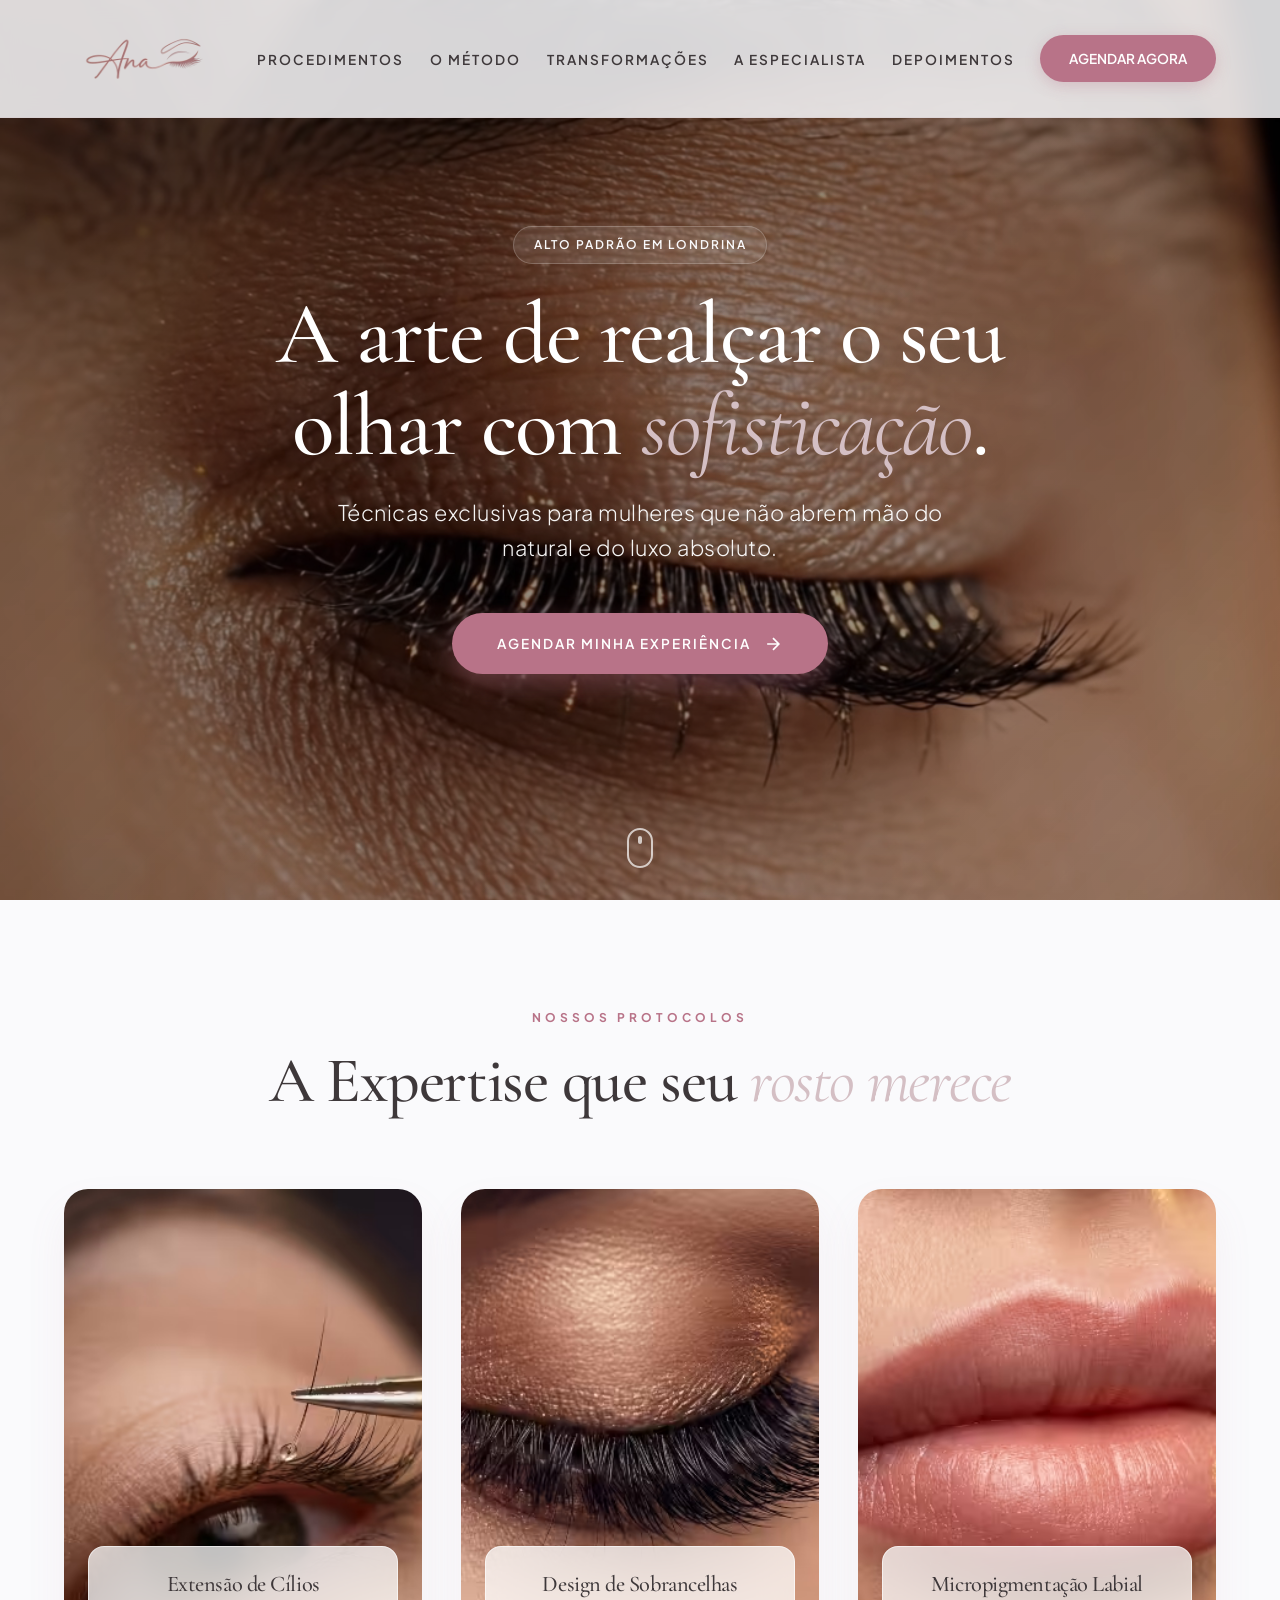
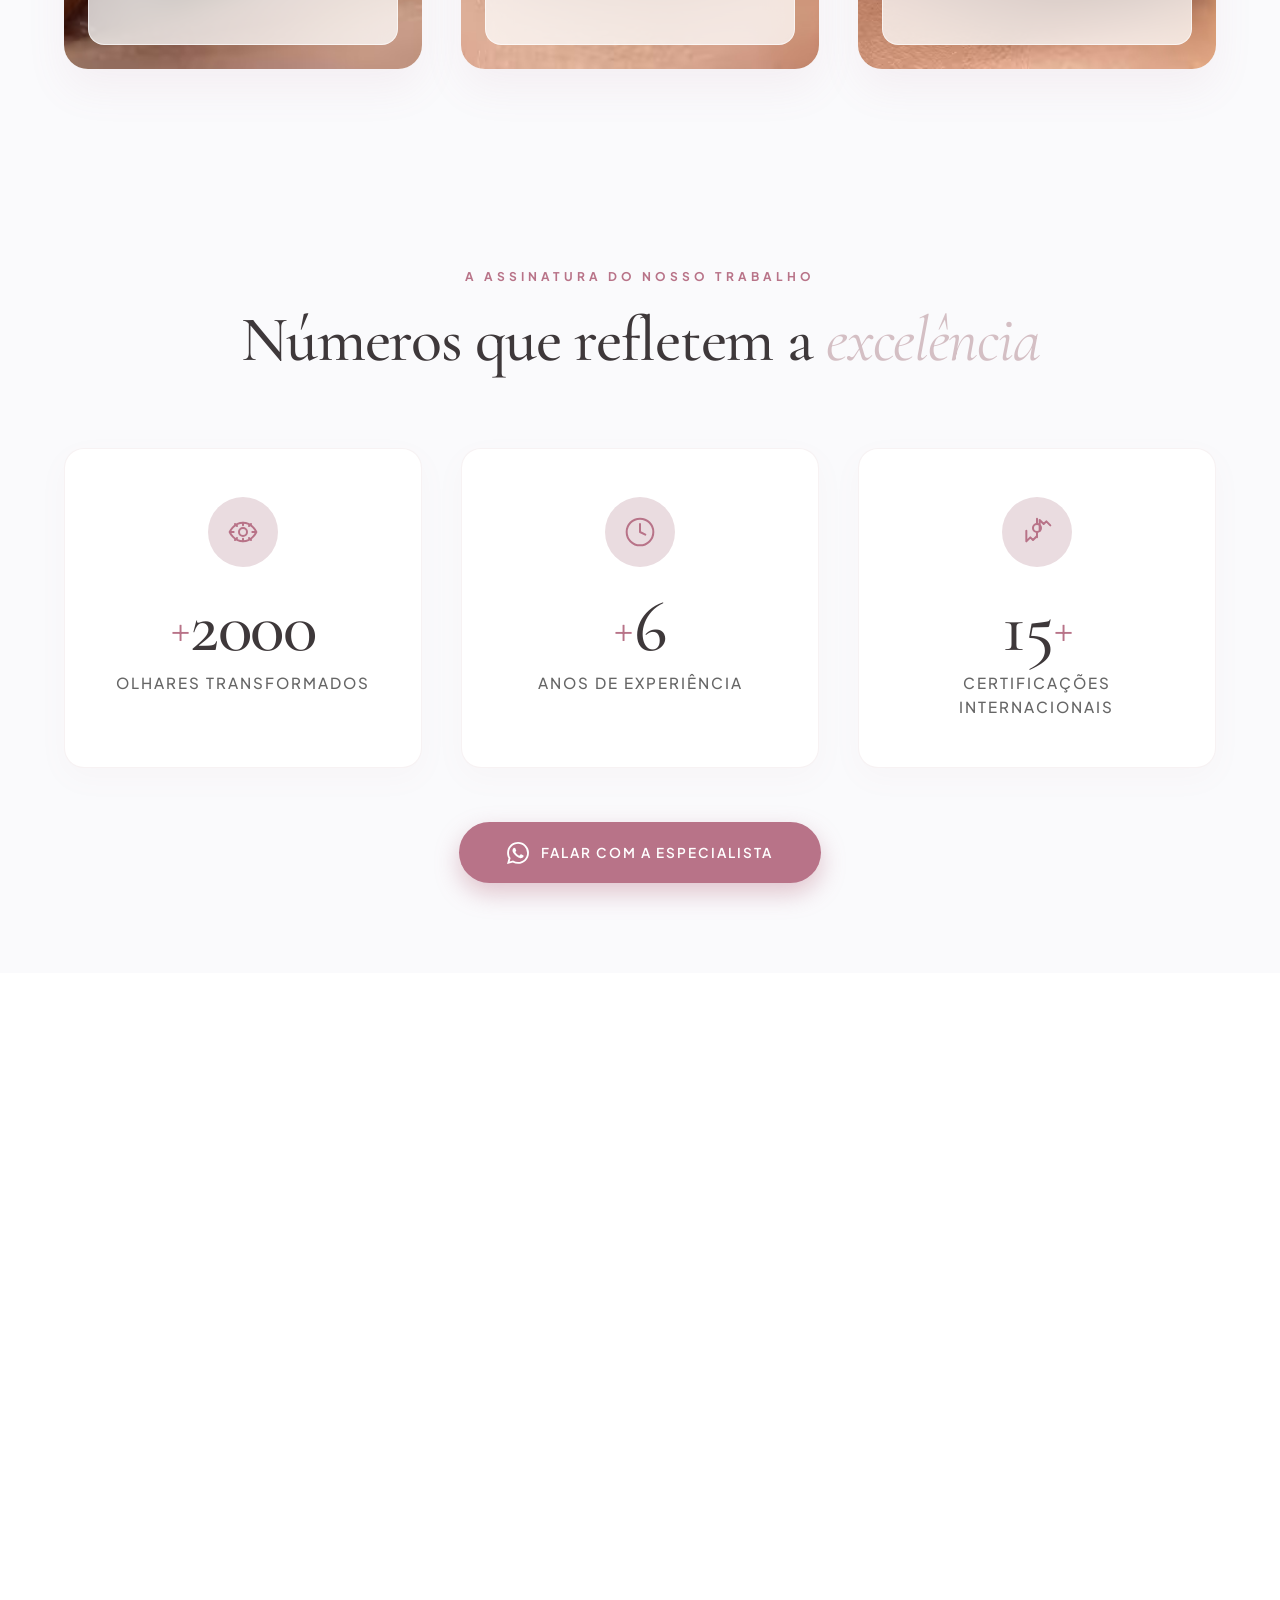
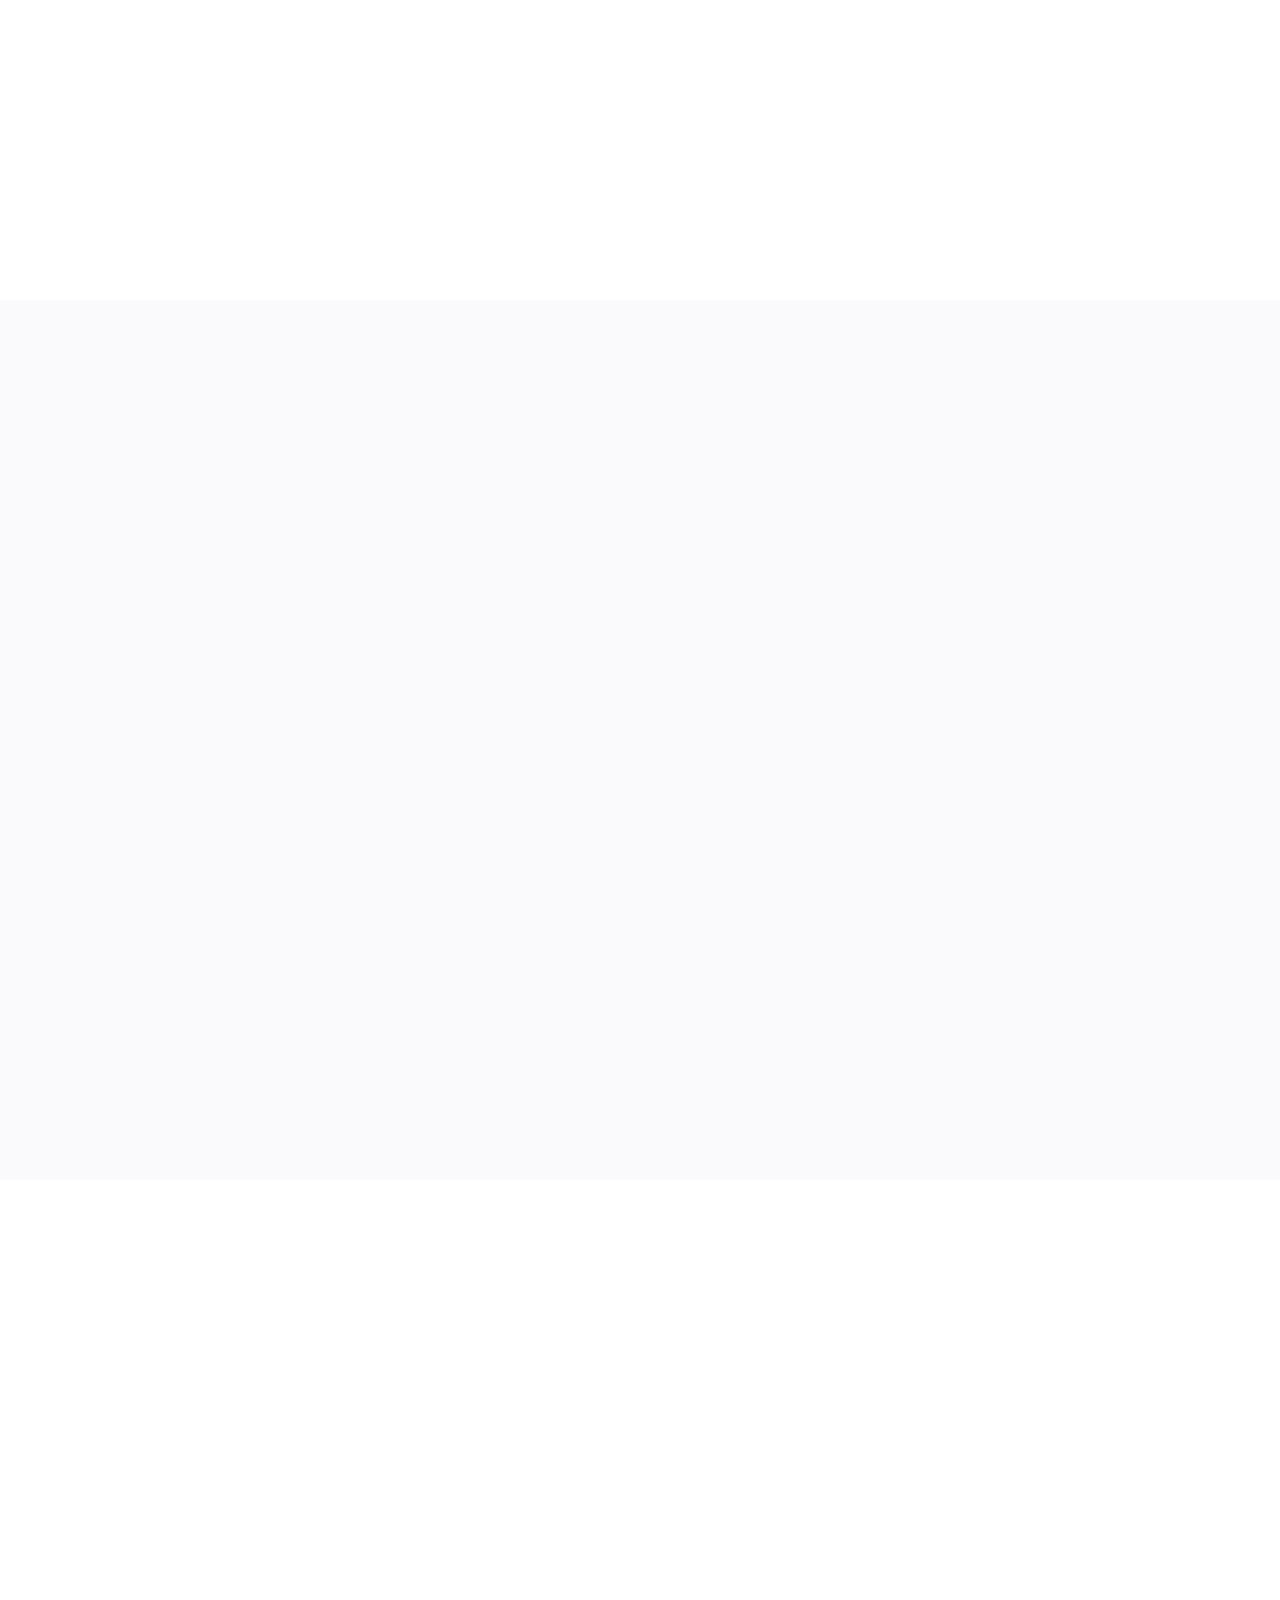
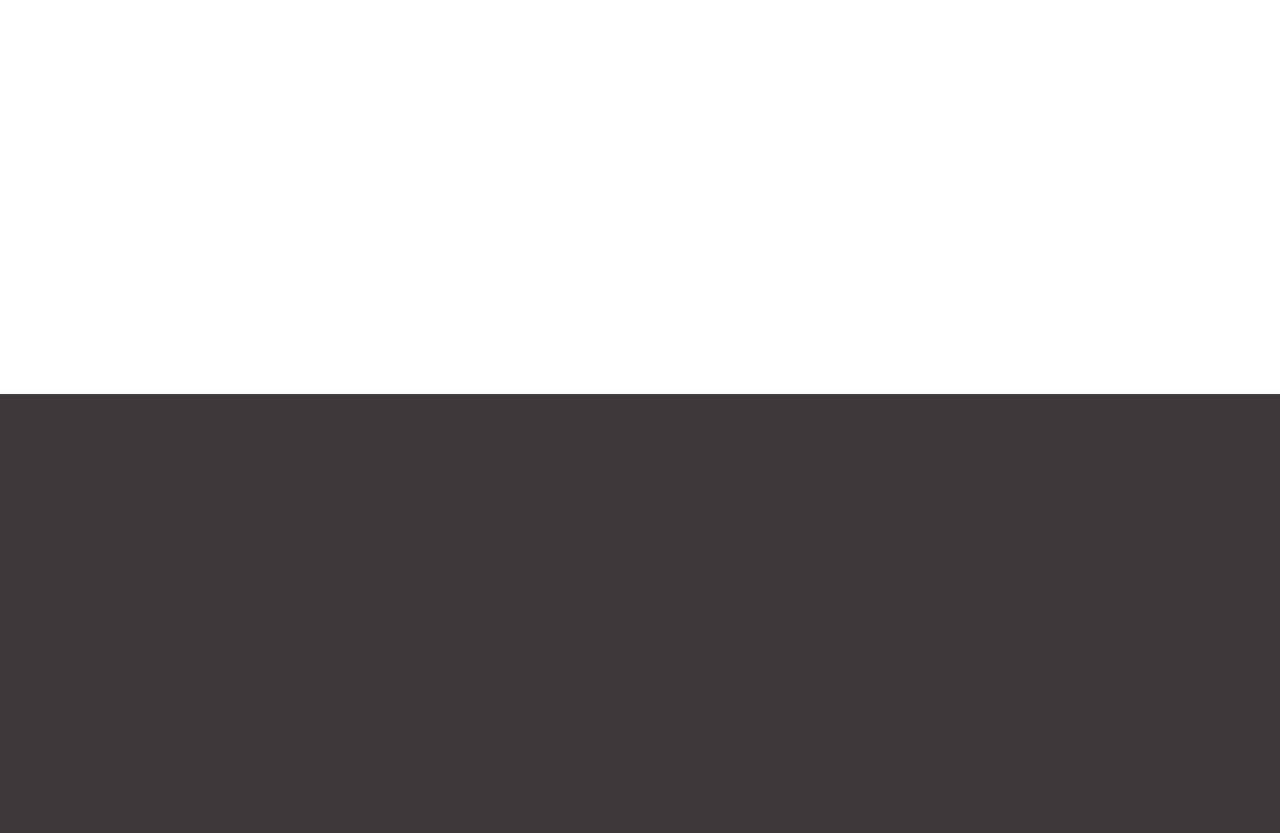
==== index.html @ e9c46293 "Initial commit" ====
<!DOCTYPE html>
<html lang="pt-BR">

<head>
    <meta charset="UTF-8">
    <meta name="viewport" content="width=device-width, initial-scale=1.0">
    <title>Estética de Elite | Frontlab Studio</title>
    <link rel="preload" as="image" href="logo.png">
    <link rel="preconnect" href="https://fonts.googleapis.com">
    <link rel="preconnect" href="https://fonts.gstatic.com" crossorigin>
    <link
        href="https://fonts.googleapis.com/css2?family=Cormorant+Garamond:ital,wght@0,500;0,600;1,500&family=Plus+Jakarta+Sans:wght@300;400;600&display=swap"
        rel="stylesheet">
    <link rel="stylesheet" href="assets/style/style.css">
</head>

<body>

    <header class="header-main" id="header">
        <div class="container-nav">
            <a href="#" class="logo-link">
                <img src="assets/svg/logo.png" alt="Logo Estética de Elite" class="logo-img" fetchpriority="high"
                    decoding="sync">
            </a>

            <nav class="nav-desktop">
                <ul class="nav-list">
                    <li><a href="#especialidades" class="nav-item">Procedimentos</a></li>
                    <li><a href="#diferencial" class="nav-item">O Método</a></li>
                    <li><a href="#resultados" class="nav-item">Transformações</a></li>
                    <li><a href="#especialista" class="nav-item">A Especialista</a></li>
                    <li><a href="#depoimentos" class="nav-item">Depoimentos</a></li>
                    <li><a href=" #agendar" class="cta-header">Agendar Agora</a></li>
                </ul>
            </nav>

            <button class="menu-toggle" aria-label="Abrir Menu" aria-expanded="false">
                <span class="line line-1"></span>
                <span class="line line-2"></span>
            </button>
        </div>

        <div class="menu-mobile-overlay">
            <nav class="nav-mobile">
                <ul class="nav-list-mobile">
                    <li><a href="#especialidades">Procedimentos</a></li>
                    <li><a href="#diferencial">O Método</a></li>
                    <li><a href="#resultados">Transformações</a></li>
                    <li><a href="#especialista">A Especialista</a></li>
                    <li><a href="#depoimentos">Depoimentos</a></li>
                    <li><a href="#agendar" class="cta-mobile">Agendar Consulta</a></li>
                </ul>
            </nav>
        </div>
    </header>
    <main>

        <section class="hero-section">
            <video autoplay muted loop playsinline disablepictureinpicture class="hero-video" fetchpriority="high"
                poster="assets/img/hero-poster.webp">
                <source src="assets/midia/hero-mobile.webm" type="video/webm" media="(max-width: 768px)">
                <source src="assets/midia/hero-mobile.mp4" type="video/mp4" media="(max-width: 768px)">
                <source src="assets/midia/hero-desktop.webm" type="video/webm">
                <source src="assets/midia/hero-desktop.mp4" type="video/mp4">
            </video>

            <div class="hero-overlay"></div>

            <div class="hero-container">
                <div class="hero-content">
                    <span class="hero-badge">Alto Padrão em Londrina</span>

                    <h1 class="hero-title">A arte de realçar o seu olhar com <span class="italic">sofisticação</span>.
                    </h1>
                    <p class="hero-subtitle">Técnicas exclusivas para mulheres que não abrem mão do natural e do luxo
                        absoluto.</p>

                    <div class="hero-actions">
                        <a href="#agendar" class="btn-primary-glow">
                            Agendar Minha Experiência
                            <svg width="20" height="20" viewBox="0 0 24 24" fill="none" stroke="currentColor"
                                stroke-width="2">
                                <path d="M5 12h14M12 5l7 7-7 7" />
                            </svg>
                        </a>
                    </div>
                </div>
            </div>

            <div class="scroll-indicator">
                <div class="mouse"></div>
            </div>
        </section>

        <section class="especialidades" id="especialidades">
            <div class="container">
                <header class="section-header">
                    <span class="subtitle">Nossos Protocolos</span>
                    <h2 class="title-section">A Expertise que seu <span class="italic">rosto merece</span></h2>
                </header>

                <div class="grid-especialidades">
                    <article class="card-elite">
                        <picture class="card-elite-pic">
                            <source srcset="assets/img/cilios.avif" type="image/avif">
                            <img src="assets/img/cilios.webp" alt="Extensão de Cílios Premium" loading="lazy"
                                class="card-elite-img">
                        </picture>

                        <div class="card-elite-glass">
                            <div class="glass-content">
                                <h3>Extensão de Cílios</h3>
                                <p>Volume e naturalidade sob medida.</p>
                                <button class="btn-glass-action">Descobrir Protocolo</button>
                            </div>
                        </div>
                    </article>

                    <article class="card-elite">
                        <picture class="card-elite-pic">
                            <source srcset="assets/img/sobrancelhas.avif" type="image/avif">
                            <img src="assets/img/sobrancelhas.webp" alt="Design de Sobrancelhas" loading="lazy"
                                class="card-elite-img">
                        </picture>

                        <div class="card-elite-glass">
                            <div class="glass-content">
                                <h3>Design de Sobrancelhas</h3>
                                <p>Arquitetura do olhar com precisão.</p>
                                <button class="btn-glass-action">Descobrir Protocolo</button>
                            </div>
                        </div>
                    </article>

                    <article class="card-elite">
                        <picture class="card-elite-pic">
                            <source srcset="assets/img/labios.avif" type="image/avif">
                            <img src="assets/img/labios.webp" alt="Micropigmentação Labial" loading="lazy"
                                class="card-elite-img">
                        </picture>

                        <div class="card-elite-glass">
                            <div class="glass-content">
                                <h3>Micropigmentação Labial</h3>
                                <p>Cor e contorno com efeito revitalizante.</p>
                                <button class="btn-glass-action">Descobrir Protocolo</button>
                            </div>
                        </div>
                    </article>
                </div>
            </div>
        </section>

        <section class="diferencial" id="diferencial">
            <div class="container">
                <header class="section-header">
                    <span class="subtitle">A Assinatura do Nosso Trabalho</span>
                    <h2 class="title-section">Números que refletem a <span class="italic">excelência</span></h2>
                </header>

                <div class="stats-grid">
                    <article class="stat-box">
                        <div class="stat-icon">
                            <svg viewBox="0 0 24 24" fill="none" stroke="currentColor" stroke-width="1.5"
                                stroke-linecap="round" stroke-linejoin="round">
                                <path d="M2 12s3-7 10-7 10 7 10 7-3 7-10 7-10-7-10-7Z" />
                                <circle cx="12" cy="12" r="3" />
                                <path
                                    d="M12 5v2M12 17v2M5 12H3M21 12h-2M7.5 7.5 6 6M18 6l-1.5 1.5M7.5 16.5 6 18M18 18l-1.5-1.5" />
                            </svg>
                        </div>
                        <div class="stat-content">
                            <h3 class="stat-number"><span class="prefix">+</span><span class="counter"
                                    data-target="2000">0</span></h3>
                            <p class="stat-label">Olhares Transformados</p>
                        </div>
                    </article>

                    <article class="stat-box">
                        <div class="stat-icon">
                            <svg viewBox="0 0 24 24" fill="none" stroke="currentColor" stroke-width="1.5"
                                stroke-linecap="round" stroke-linejoin="round">
                                <circle cx="12" cy="12" r="10" />
                                <polyline points="12 6 12 12 16 14" />
                            </svg>
                        </div>
                        <div class="stat-content">
                            <h3 class="stat-number"><span class="prefix">+</span><span class="counter"
                                    data-target="6">0</span></h3>
                            <p class="stat-label">Anos de Experiência</p>
                        </div>
                    </article>

                    <article class="stat-box">
                        <div class="stat-icon">
                            <svg viewBox="0 0 24 24" fill="none" stroke="currentColor" stroke-width="1.5"
                                stroke-linecap="round" stroke-linejoin="round">
                                <path d="M12 15l-3 3-2-2-3 3v-8" />
                                <path d="M22 7l-3-3-2 2-3-3v8" />
                                <circle cx="12" cy="9" r="3" />
                                <path d="M12 2v4" />
                                <path d="M12 12v4" />
                            </svg>
                        </div>
                        <div class="stat-content">
                            <h3 class="stat-number"><span class="counter" data-target="15">0</span><span
                                    class="suffix">+</span></h3>
                            <p class="stat-label">Certificações Internacionais</p>
                        </div>

                    </article>

                </div>
                <div class="diferencial-cta">
                    <a href="#agendar" class="btn-whatsapp-elite">
                        <svg viewBox="0 0 24 24" fill="currentColor" width="22" height="22">
                            <path
                                d="M17.472 14.382c-.297-.149-1.758-.867-2.03-.967-.273-.099-.471-.148-.67.15-.197.297-.767.966-.94 1.164-.173.199-.347.223-.644.075-.297-.15-1.255-.463-2.39-1.475-.883-.788-1.48-1.761-1.653-2.059-.173-.297-.018-.458.13-.606.134-.133.298-.347.446-.52.149-.174.198-.298.298-.497.099-.198.05-.371-.025-.52-.075-.149-.669-1.612-.916-2.207-.242-.579-.487-.5-.669-.51a12.8 12.8 0 0 0-.57-.01c-.198 0-.52.074-.792.372-.272.297-1.04 1.016-1.04 2.479 0 1.462 1.065 2.875 1.213 3.074.149.198 2.096 3.2 5.077 4.487.709.306 1.262.489 1.694.625.712.227 1.36.195 1.871.118.571-.085 1.758-.719 2.006-1.413.248-.694.248-1.289.173-1.413-.074-.124-.272-.198-.57-.347m-5.421 7.403h-.004a9.87 9.87 0 0 1-5.031-1.378l-.361-.214-3.741.982.998-3.648-.235-.374a9.86 9.86 0 0 1-1.51-5.26c.001-5.45 4.436-9.884 9.888-9.884 2.64 0 5.122 1.03 6.988 2.898a9.825 9.825 0 0 1 2.893 6.994c-.003 5.45-4.437 9.884-9.885 9.884m8.413-18.297A11.815 11.815 0 0 0 12.05 0C5.495 0 .16 5.335.157 11.892c0 2.096.547 4.142 1.588 5.945L.057 24l6.305-1.654a11.882 11.882 0 0 0 5.683 1.448h.005c6.554 0 11.89-5.335 11.893-11.893a11.821 11.821 0 0 0-3.48-8.413z" />
                        </svg>
                        Falar com a Especialista
                    </a>
                </div>
            </div>
        </section>

        <section class="resultados" id="resultados">
            <div class="container">
                <header class="section-header">
                    <span class="subtitle">O Poder do Nosso Método</span>
                    <h2 class="title-section">Transformações <span class="italic">Reais</span></h2>
                </header>

                <div class="grid-resultados">
                    <article class="resultado-card">
                        <div class="before-after-container" style="--position: 50%;">
                            <img src="assets/img/cilios-1-antes.webp" alt="Antes da Extensão de Cílios"
                                class="img-before" loading="lazy">
                            <img src="assets/img/cilios-1-depois.webp" alt="Depois da Extensão de Cílios"
                                class="img-after" loading="lazy">

                            <input type="range" min="0" max="100" value="50" class="slider-range"
                                aria-label="Arraste para comparar o antes e depois">

                            <div class="slider-line" aria-hidden="true">
                                <div class="slider-button">
                                    <svg viewBox="0 0 24 24" fill="none" stroke="currentColor" stroke-width="2">
                                        <path d="M8 9l-4 3 4 3M16 9l4 3-4 3" />
                                    </svg>
                                </div>
                            </div>

                            <span class="label-before">Antes</span>
                            <span class="label-after">Depois</span>
                        </div>
                        <div class="resultado-info">
                            <h3>Extensão de Cílios</h3>
                            <p>Técnica Fio a Fio Clássico</p>
                        </div>
                    </article>

                    <article class="resultado-card">
                        <div class="before-after-container" style="--position: 50%;">
                            <img src="assets/img/cilios-2-antes.webp" alt="Antes da Extensão de Cílios"
                                class="img-before" loading="lazy">
                            <img src="assets/img/cilios-2-depois.webp" alt="Depois da Extensão de Cílios"
                                class="img-after" loading="lazy">

                            <input type="range" min="0" max="100" value="50" class="slider-range"
                                aria-label="Arraste para comparar o antes e depois">

                            <div class="slider-line" aria-hidden="true">
                                <div class="slider-button">
                                    <svg viewBox="0 0 24 24" fill="none" stroke="currentColor" stroke-width="2">
                                        <path d="M8 9l-4 3 4 3M16 9l4 3-4 3" />
                                    </svg>
                                </div>
                            </div>

                            <span class="label-before">Antes</span>
                            <span class="label-after">Depois</span>
                        </div>
                        <div class="resultado-info">
                            <h3>Extensão de Cílios</h3>
                            <p>Volume Brasileiro</p>
                        </div>
                    </article>

                    <article class="resultado-card">
                        <div class="before-after-container" style="--position: 50%;">
                            <img src="assets/img/labial-antes.webp" alt="Antes da Micropigmentação Labial"
                                class="img-before" loading="lazy">
                            <img src="assets/img/labial-depois.webp" alt="Depois da Micropigmentação Labial"
                                class="img-after" loading="lazy">

                            <input type="range" min="0" max="100" value="50" class="slider-range"
                                aria-label="Arraste para comparar o antes e depois">

                            <div class="slider-line" aria-hidden="true">
                                <div class="slider-button">
                                    <svg viewBox="0 0 24 24" fill="none" stroke="currentColor" stroke-width="2">
                                        <path d="M8 9l-4 3 4 3M16 9l4 3-4 3" />
                                    </svg>
                                </div>
                            </div>

                            <span class="label-before">Antes</span>
                            <span class="label-after">Depois</span>
                        </div>
                        <div class="resultado-info">
                            <h3>Micropigmentação Labial</h3>
                            <p>Revitalização e Neutralização</p>
                        </div>
                    </article>
                </div>
            </div>
        </section>

        <section class="especialista" id="especialista">
            <div class="container especialista-container">
                <div class="especialista-visual anim-scroll anim-left">
                    <div class="blob-bg"></div>
                    <picture class="pic-especialista">
                        <source srcset="assets/img/labios.avif" type="image/avif">
                        <img src="assets/img/labios.webp" alt="Sua Especialista em Estética de Elite" loading="lazy"
                            class="img-especialista">
                    </picture>

                    <div class="experiencia-badge anim-scroll anim-up" style="transition-delay: 0.4s;">
                        <span class="badge-number">6+</span>
                        <span class="badge-text">Anos esculpindo<br>olhares</span>
                    </div>
                </div>

                <div class="especialista-content anim-scroll anim-right" style="transition-delay: 0.2s;">
                    <header class="section-header align-left">
                        <span class="subtitle">A Mente Por Trás da Arte</span>
                        <h2 class="title-section">Muito prazer, sou a <span class="italic">sua Especialista</span></h2>
                    </header>

                    <div class="especialista-bio">
                        <p>Com múltiplas certificações internacionais, desenvolvi um método focado na anatomia
                            individual. Aqui, não replicamos padrões artificiais; nós lapidamos os seus traços para
                            revelar uma beleza autêntica e inconfundível.</p>
                        <p>Meu propósito vai além da estética: é sobre devolver a sua <strong>confiança e
                                sofisticação</strong> logo no primeiro olhar no espelho.</p>
                    </div>

                    <div class="especialista-assinatura">
                        <span class="assinatura-texto"
                            style="font-family: var(--fonte-titulo); font-size: 2rem; font-style: italic; color: var(--cor-secundaria);">Sua
                            Especialista</span>
                    </div>

                    <a href="#agendar" class="btn-whatsapp-elite cta-especialista">
                        <svg viewBox="0 0 24 24" fill="currentColor" width="22" height="22">
                            <path
                                d="M17.472 14.382c-.297-.149-1.758-.867-2.03-.967-.273-.099-.471-.148-.67.15-.197.297-.767.966-.94 1.164-.173.199-.347.223-.644.075-.297-.15-1.255-.463-2.39-1.475-.883-.788-1.48-1.761-1.653-2.059-.173-.297-.018-.458.13-.606.134-.133.298-.347.446-.52.149-.174.198-.298.298-.497.099-.198.05-.371-.025-.52-.075-.149-.669-1.612-.916-2.207-.242-.579-.487-.5-.669-.51a12.8 12.8 0 0 0-.57-.01c-.198 0-.52.074-.792.372-.272.297-1.04 1.016-1.04 2.479 0 1.462 1.065 2.875 1.213 3.074.149.198 2.096 3.2 5.077 4.487.709.306 1.262.489 1.694.625.712.227 1.36.195 1.871.118.571-.085 1.758-.719 2.006-1.413.248-.694.248-1.289.173-1.413-.074-.124-.272-.198-.57-.347m-5.421 7.403h-.004a9.87 9.87 0 0 1-5.031-1.378l-.361-.214-3.741.982.998-3.648-.235-.374a9.86 9.86 0 0 1-1.51-5.26c.001-5.45 4.436-9.884 9.888-9.884 2.64 0 5.122 1.03 6.988 2.898a9.825 9.825 0 0 1 2.893 6.994c-.003 5.45-4.437 9.884-9.885 9.884m8.413-18.297A11.815 11.815 0 0 0 12.05 0C5.495 0 .16 5.335.157 11.892c0 2.096.547 4.142 1.588 5.945L.057 24l6.305-1.654a11.882 11.882 0 0 0 5.683 1.448h.005c6.554 0 11.89-5.335 11.893-11.893a11.821 11.821 0 0 0-3.48-8.413z" />
                        </svg>
                        Falar comigo no WhatsApp
                    </a>
                </div>
            </div>
        </section>

        <section class="depoimentos" id="depoimentos">
            <div class="container relative-container">
                <header class="section-header">
                    <span class="subtitle">A Voz da Experiência</span>
                    <h2 class="title-section">O que dizem as <span class="italic">nossas clientes</span></h2>
                </header>

                <div class="carousel-wrapper anim-scroll anim-up">
                    <button class="carousel-btn prev-btn" aria-label="Depoimento Anterior">
                        <svg viewBox="0 0 24 24" fill="none" stroke="currentColor" stroke-width="2">
                            <path d="M15 19l-7-7 7-7" />
                        </svg>
                    </button>

                    <div class="carousel-depoimentos" id="track-depoimentos">
                        <article class="depoimento-card">
                            <div class="quote-icon">
                                <svg viewBox="0 0 24 24" fill="currentColor">
                                    <path
                                        d="M14.017 21v-7.391c0-5.704 3.731-9.57 8.983-10.609l.995 2.151c-2.432.917-3.995 3.638-3.995 5.849h4v10h-9.983zm-14.017 0v-7.391c0-5.704 3.748-9.57 9-10.609l.996 2.151c-2.433.917-3.996 3.638-3.996 5.849h3.983v10h-9.983z" />
                                </svg>
                            </div>
                            <div class="stars">
                                <svg viewBox="0 0 24 24" fill="var(--cor-accent)">
                                    <path
                                        d="M12 17.27L18.18 21l-1.64-7.03L22 9.24l-7.19-.61L12 2 9.19 8.63 2 9.24l5.46 4.73L5.82 21z" />
                                </svg>
                                <svg viewBox="0 0 24 24" fill="var(--cor-accent)">
                                    <path
                                        d="M12 17.27L18.18 21l-1.64-7.03L22 9.24l-7.19-.61L12 2 9.19 8.63 2 9.24l5.46 4.73L5.82 21z" />
                                </svg>
                                <svg viewBox="0 0 24 24" fill="var(--cor-accent)">
                                    <path
                                        d="M12 17.27L18.18 21l-1.64-7.03L22 9.24l-7.19-.61L12 2 9.19 8.63 2 9.24l5.46 4.73L5.82 21z" />
                                </svg>
                                <svg viewBox="0 0 24 24" fill="var(--cor-accent)">
                                    <path
                                        d="M12 17.27L18.18 21l-1.64-7.03L22 9.24l-7.19-.61L12 2 9.19 8.63 2 9.24l5.46 4.73L5.82 21z" />
                                </svg>
                                <svg viewBox="0 0 24 24" fill="var(--cor-accent)">
                                    <path
                                        d="M12 17.27L18.18 21l-1.64-7.03L22 9.24l-7.19-.61L12 2 9.19 8.63 2 9.24l5.46 4.73L5.82 21z" />
                                </svg>
                            </div>
                            <p class="review-text">"A experiência é surreal. O ambiente, o atendimento e o resultado
                                final da minha extensão de cílios superaram todas as expectativas. Não troco por nada!"
                            </p>
                            <div class="client-info">
                                <img src="assets/img/cliente1.webp" alt="Foto da Cliente" class="client-avatar"
                                    loading="lazy">
                                <div class="client-details">
                                    <h4>Marcela Fontes</h4>
                                    <span>Volume Brasileiro</span>
                                </div>
                            </div>
                        </article>

                        <article class="depoimento-card">
                            <div class="quote-icon"><svg viewBox="0 0 24 24" fill="currentColor">
                                    <path
                                        d="M14.017 21v-7.391c0-5.704 3.731-9.57 8.983-10.609l.995 2.151c-2.432.917-3.995 3.638-3.995 5.849h4v10h-9.983zm-14.017 0v-7.391c0-5.704 3.748-9.57 9-10.609l.996 2.151c-2.433.917-3.996 3.638-3.996 5.849h3.983v10h-9.983z" />
                                </svg></div>
                            <div class="stars">
                                <svg viewBox="0 0 24 24" fill="var(--cor-accent)">
                                    <path
                                        d="M12 17.27L18.18 21l-1.64-7.03L22 9.24l-7.19-.61L12 2 9.19 8.63 2 9.24l5.46 4.73L5.82 21z" />
                                </svg>
                                <svg viewBox="0 0 24 24" fill="var(--cor-accent)">
                                    <path
                                        d="M12 17.27L18.18 21l-1.64-7.03L22 9.24l-7.19-.61L12 2 9.19 8.63 2 9.24l5.46 4.73L5.82 21z" />
                                </svg>
                                <svg viewBox="0 0 24 24" fill="var(--cor-accent)">
                                    <path
                                        d="M12 17.27L18.18 21l-1.64-7.03L22 9.24l-7.19-.61L12 2 9.19 8.63 2 9.24l5.46 4.73L5.82 21z" />
                                </svg>
                                <svg viewBox="0 0 24 24" fill="var(--cor-accent)">
                                    <path
                                        d="M12 17.27L18.18 21l-1.64-7.03L22 9.24l-7.19-.61L12 2 9.19 8.63 2 9.24l5.46 4.73L5.82 21z" />
                                </svg>
                                <svg viewBox="0 0 24 24" fill="var(--cor-accent)">
                                    <path
                                        d="M12 17.27L18.18 21l-1.64-7.03L22 9.24l-7.19-.61L12 2 9.19 8.63 2 9.24l5.46 4.73L5.82 21z" />
                                </svg>
                            </div>
                            <p class="review-text">"Sempre tive medo de fazer micropigmentação e ficar artificial. Mas a
                                técnica utilizada me deixou com lábios perfeitamente naturais e com cor de saúde."</p>
                            <div class="client-info">
                                <img src="assets/img/cliente2.webp" alt="Foto da Cliente" class="client-avatar"
                                    loading="lazy">
                                <div class="client-details">
                                    <h4>Juliana Mendes</h4>
                                    <span>Micropigmentação Labial</span>
                                </div>
                            </div>
                        </article>

                        <article class="depoimento-card">
                            <div class="quote-icon"><svg viewBox="0 0 24 24" fill="currentColor">
                                    <path
                                        d="M14.017 21v-7.391c0-5.704 3.731-9.57 8.983-10.609l.995 2.151c-2.432.917-3.995 3.638-3.995 5.849h4v10h-9.983zm-14.017 0v-7.391c0-5.704 3.748-9.57 9-10.609l.996 2.151c-2.433.917-3.996 3.638-3.996 5.849h3.983v10h-9.983z" />
                                </svg></div>
                            <div class="stars">
                                <svg viewBox="0 0 24 24" fill="var(--cor-accent)">
                                    <path
                                        d="M12 17.27L18.18 21l-1.64-7.03L22 9.24l-7.19-.61L12 2 9.19 8.63 2 9.24l5.46 4.73L5.82 21z" />
                                </svg>
                                <svg viewBox="0 0 24 24" fill="var(--cor-accent)">
                                    <path
                                        d="M12 17.27L18.18 21l-1.64-7.03L22 9.24l-7.19-.61L12 2 9.19 8.63 2 9.24l5.46 4.73L5.82 21z" />
                                </svg>
                                <svg viewBox="0 0 24 24" fill="var(--cor-accent)">
                                    <path
                                        d="M12 17.27L18.18 21l-1.64-7.03L22 9.24l-7.19-.61L12 2 9.19 8.63 2 9.24l5.46 4.73L5.82 21z" />
                                </svg>
                                <svg viewBox="0 0 24 24" fill="var(--cor-accent)">
                                    <path
                                        d="M12 17.27L18.18 21l-1.64-7.03L22 9.24l-7.19-.61L12 2 9.19 8.63 2 9.24l5.46 4.73L5.82 21z" />
                                </svg>
                                <svg viewBox="0 0 24 24" fill="var(--cor-accent)">
                                    <path
                                        d="M12 17.27L18.18 21l-1.64-7.03L22 9.24l-7.19-.61L12 2 9.19 8.63 2 9.24l5.46 4.73L5.82 21z" />
                                </svg>
                            </div>
                            <p class="review-text">"Design perfeito! Ela conseguiu alinhar o formato das minhas
                                sobrancelhas com o meu rosto de uma forma que eu nunca tinha visto antes. Profissional
                                ímpar."</p>
                            <div class="client-info">
                                <img src="assets/img/cliente3.webp" alt="Foto da Cliente" class="client-avatar"
                                    loading="lazy">
                                <div class="client-details">
                                    <h4>Carolina Costa</h4>
                                    <span>Design de Sobrancelhas</span>
                                </div>
                            </div>
                        </article>
                    </div>

                    <button class="carousel-btn next-btn" aria-label="Próximo Depoimento">
                        <svg viewBox="0 0 24 24" fill="none" stroke="currentColor" stroke-width="2">
                            <path d="M9 5l7 7-7 7" />
                        </svg>
                    </button>
                </div>
            </div>
        </section>

        <footer class="footer-elite">
            <div class="container">
                <div class="footer-grid">
                    <div class="footer-brand anim-scroll anim-up">
                        <img src="assets/svg/logo.png" alt="Logo Estética de Elite" class="footer-logo" loading="lazy"
                            style="filter: brightness(0) invert(1);">
                        <p class="footer-bio">Elevando a sua beleza natural com sofisticação, técnica exclusiva e
                            atendimento de altíssimo padrão em Londrina.</p>

                        <div class="social-links">
                            <a href="#" aria-label="Instagram" target="_blank" class="social-icon">
                                <svg viewBox="0 0 24 24" fill="none" stroke="currentColor" stroke-width="1.5"
                                    stroke-linecap="round" stroke-linejoin="round">
                                    <rect x="2" y="2" width="20" height="20" rx="5" ry="5"></rect>
                                    <path d="M16 11.37A4 4 0 1 1 12.63 8 4 4 0 0 1 16 11.37z"></path>
                                    <line x1="17.5" y1="6.5" x2="17.51" y2="6.5"></line>
                                </svg>
                            </a>
                            <a href="#" aria-label="Facebook" target="_blank" class="social-icon">
                                <svg viewBox="0 0 24 24" fill="none" stroke="currentColor" stroke-width="1.5"
                                    stroke-linecap="round" stroke-linejoin="round">
                                    <path d="M18 2h-3a5 5 0 0 0-5 5v3H7v4h3v8h4v-8h3l1-4h-4V7a1 1 0 0 1 1-1h3z"></path>
                                </svg>
                            </a>
                        </div>
                    </div>

                    <div class="footer-links anim-scroll anim-up" style="transition-delay: 0.1s;">
                        <h4 class="footer-title">Navegação Rápida</h4>
                        <ul class="footer-list">
                            <li><a href="#especialidades">Nossos Protocolos</a></li>
                            <li><a href="#diferencial">O Método</a></li>
                            <li><a href="#resultados">Transformações</a></li>
                            <li><a href="#especialista">A Especialista</a></li>
                            <li><a href="#depoimentos">Depoimentos</a></li>
                        </ul>
                    </div>

                    <div class="footer-contact anim-scroll anim-up" style="transition-delay: 0.2s;">
                        <h4 class="footer-title">Atendimento</h4>
                        <ul class="footer-list">
                            <li>
                                <a href="#agendar" class="contact-highlight">
                                    <svg viewBox="0 0 24 24" fill="none" stroke="currentColor" stroke-width="2">
                                        <path
                                            d="M22 16.92v3a2 2 0 0 1-2.18 2 19.79 19.79 0 0 1-8.63-3.07 19.5 19.5 0 0 1-6-6 19.79 19.79 0 0 1-3.07-8.67A2 2 0 0 1 4.11 2h3a2 2 0 0 1 2 1.72 12.84 12.84 0 0 0 .7 2.81 2 2 0 0 1-.45 2.11L8.09 9.91a16 16 0 0 0 6 6l1.27-1.27a2 2 0 0 1 2.11-.45 12.84 12.84 0 0 0 2.81.7A2 2 0 0 1 22 16.92z" />
                                    </svg>
                                    (43) 99999-9999
                                </a>
                            </li>

                            <li>
                                <a href="mailto:contato@esteticadeelite.com.br">
                                    <svg viewBox="0 0 24 24" fill="none" stroke="currentColor" stroke-width="1.5"
                                        stroke-linecap="round" stroke-linejoin="round" width="18" height="18">
                                        <path
                                            d="M4 4h16c1.1 0 2 .9 2 2v12c0 1.1-.9 2-2 2H4c-1.1 0-2-.9-2-2V6c0-1.1.9-2 2-2z">
                                        </path>
                                        <polyline points="22,6 12,13 2,6"></polyline>
                                    </svg>
                                    contato@esteticadeelite.com.br
                                </a>
                            </li>

                            <li>
                                <a href="https://maps.google.com/?q=Londrina+PR" target="_blank" class="link-maps">
                                    <svg viewBox="0 0 24 24" fill="none" stroke="currentColor" stroke-width="2"
                                        width="20" height="20">
                                        <path d="M21 10c0 7-9 13-9 13s-9-6-9-13a9 9 0 0 1 18 0z"></path>
                                        <circle cx="12" cy="10" r="3"></circle>
                                    </svg>
                                    <div>
                                        <span>Edifício Premium, Sala 101</span>
                                        <span class="sub-address">Gleba Palhano, Londrina - PR</span>
                                    </div>
                                </a>
                            </li>
                        </ul>
                    </div>

                    <div class="footer-hours anim-scroll anim-up" style="transition-delay: 0.3s;">
                        <h4 class="footer-title">Horário de Funcionamento</h4>
                        <div class="hours-box">
                            <p><strong>Seg - Sex:</strong> 09h00 às 19h00</p>
                            <p><strong>Sábados:</strong> 09h00 às 13h00</p>
                            <p><strong>Domingo:</strong> Fechado</p>
                        </div>
                    </div>
                </div>
            </div>

            <div class="footer-bottom">
                <div class="container bottom-flex">
                    <div class="copyright-area">
                        <p>&copy;
                            <script>document.write(new Date().getFullYear())</script> Estética de Elite.
                        </p>
                        <div class="legal-links">
                            <a href="legal/privacidade.html">Privacidade</a>
                            <span class="separator">&bull;</span>
                            <a href="legal/termos.html">Termos</a>
                        </div>
                    </div>

                    <div class="agency-signature">
                        <p>Engineered by
                            <a href="https://frontlabstudio.com.br/" target="_blank" class="frontlab-signature">
                                Frontlab Studio<span class="status-dot"></span>
                            </a>
                        </p>
                    </div>
                </div>
            </div>
        </footer>


    </main>

    <script src="assets/script/script.js"></script>
</body>

</html>
---- assets/style/style.css ----
@charset "UTF-8";

:root {
    --cor-primaria: #EADCE0;
    --cor-secundaria: #D4BFC4;
    --cor-fundo: #FAFAFC;
    --cor-suave: #FFFFFF;
    --cor-texto: #3E383A;
    --cor-accent: #B87388;

    --fonte-titulo: 'Cormorant Garamond', serif;
    --fonte-corpo: 'Plus Jakarta Sans', sans-serif;

    --transition: all 0.4s cubic-bezier(0.23, 1, 0.32, 1);
    --p-inline: clamp(1.5rem, 5vw, 4rem);
}

*,
*::before,
*::after {
    margin: 0;
    padding: 0;
    box-sizing: border-box;
}

html {
    scroll-behavior: smooth;
    overflow-x: hidden;
    text-rendering: optimizeLegibility;
    touch-action: manipulation;
}

body {
    min-height: 100vh;
    font-family: var(--fonte-corpo);
    background-color: var(--cor-fundo);
    color: var(--cor-texto);
    line-height: 1.6;
    -webkit-font-smoothing: antialiased;
    overflow-x: hidden;
    width: 100vw;
    max-width: 100%;
}


h1,
h2,
h3,
h4,
h5,
h6 {
    text-wrap: balance;
    font-family: var(--fonte-titulo);
    font-weight: 500;
    letter-spacing: -0.02em;
}

img,
picture,
svg,
video {
    max-width: 100%;
    display: block;
    height: auto;
}

a {
    text-decoration: none;
    color: inherit;
    transition: 0.3s ease;
}

button {
    cursor: pointer;
    border: none;
    background: none;
    font-family: inherit;
}

@media (prefers-reduced-motion: reduce) {

    *,
    *::before,
    *::after {
        animation-duration: 0.01ms !important;
        animation-iteration-count: 1 !important;
        transition-duration: 0.01ms !important;
        scroll-behavior: auto !important;
    }
}

/* HEADER FIXO */

.header-main {
    position: fixed;
    top: 0;
    left: 0;
    width: 100%;
    z-index: 1000;
    background: rgba(250, 250, 252, 0.85);
    backdrop-filter: blur(12px);
    -webkit-backdrop-filter: blur(12px);
    border-bottom: 1px solid rgba(212, 191, 196, 0.3);
    transition: var(--transition);
}

.container-nav {
    max-width: 1400px;
    margin: 0 auto;
    padding: clamp(0.5rem, 1.5vh, 1rem) var(--p-inline);
    display: flex;
    justify-content: space-between;
    align-items: center;
}

.logo-img {
    height: clamp(80px, 10vh, 120px);
    width: auto;
}

.nav-desktop {
    display: block;
}

.nav-list {
    display: flex;
    gap: clamp(1.5rem, 2vw, 3rem);
    list-style: none;
    align-items: center;
}

.nav-item {
    text-transform: uppercase;
    position: relative;
    font-size: 0.85rem;
    font-weight: 600;
    letter-spacing: 2px;
    color: var(--cor-texto);
    transition: var(--transition);
}

.nav-item::after {
    content: '';
    position: absolute;
    bottom: -5px;
    left: 50%;
    transform: translateX(-50%);
    width: 0;
    height: 2px;
    background: var(--cor-accent);
    transition: width 0.3s cubic-bezier(0.23, 1, 0.32, 1);
    border-radius: 2px;
}

.nav-item:hover {
    color: var(--cor-accent);
}

.nav-item:hover::after {
    width: 100%;
}

.cta-header {
    background: var(--cor-accent);
    color: #fff;
    padding: 0.8rem 1.8rem;
    border-radius: 50px;
    font-size: 0.85rem;
    font-weight: 600;
    text-transform: uppercase;
    font-family: var(--fonte-corpo);
    box-shadow: 0 4px 15px rgba(184, 115, 136, 0.3);
    animation: pulse-cta 2s infinite;
    display: inline-block;
    transition: var(--transition);
}

@keyframes pulse-cta {
    0% {
        box-shadow: 0 0 0 0 rgba(184, 115, 136, 0.5);
    }

    70% {
        box-shadow: 0 0 0 10px rgba(184, 115, 136, 0);
    }

    100% {
        box-shadow: 0 0 0 0 rgba(184, 115, 136, 0);
    }
}

.cta-header:hover {
    transform: translateY(-3px) scale(1.02);
    animation: none;
    box-shadow: 0 10px 20px rgba(184, 115, 136, 0.4);
    background: #a86579;
}

.menu-toggle {
    display: none;
    flex-direction: column;
    gap: 6px;
    z-index: 1001;
}

.line {
    width: 28px;
    height: 2px;
    background: var(--cor-texto);
    transition: var(--transition);
    border-radius: 2px;
}

.line-2 {
    width: 18px;
    align-self: flex-end;
}

.menu-toggle.active .line-1 {
    transform: translateY(8px) rotate(45deg);
    width: 28px;
}

.menu-toggle.active .line-2 {
    transform: translateY(-1px) rotate(-45deg);
    width: 28px;
}

.menu-mobile-overlay {
    position: fixed;
    top: 0;
    left: 0;
    width: 100%;
    height: 100dvh;
    background: rgba(250, 250, 252, 0.96);

    backdrop-filter: blur(15px);
    -webkit-backdrop-filter: blur(15px);
    display: flex;
    justify-content: center;
    align-items: center;
    opacity: 0;
    visibility: hidden;
    transition: var(--transition);
}

.menu-mobile-overlay.active {
    opacity: 1;
    visibility: visible;
}

.nav-list-mobile {
    list-style: none;
    text-align: center;
}

.nav-list-mobile li {
    margin: 1.5rem 0;
    opacity: 0;
    transform: translateY(20px);
    transition: 0.5s ease forwards;
}

.menu-mobile-overlay.active li {
    opacity: 1;
    transform: translateY(0);
}

.menu-mobile-overlay.active li:nth-child(1) {
    transition-delay: 0.1s;
}

.menu-mobile-overlay.active li:nth-child(2) {
    transition-delay: 0.2s;
}

.menu-mobile-overlay.active li:nth-child(3) {
    transition-delay: 0.3s;
}

.menu-mobile-overlay.active li:nth-child(4) {
    transition-delay: 0.4s;
}

.menu-mobile-overlay.active li:nth-child(5) {
    transition-delay: 0.5s;
}

.nav-list-mobile a:not(.cta-mobile) {
    display: inline-block;
    font-weight: 300;
    text-transform: lowercase;
    letter-spacing: -1px;
    font-family: var(--fonte-titulo);
    font-style: italic;
    font-size: clamp(2.5rem, 8vw, 3.5rem);
    color: var(--cor-texto);
    transition: var(--transition);
}

.nav-list-mobile a:not(.cta-mobile):hover {
    color: var(--cor-accent);
    transform: translateX(10px);
}

.cta-mobile {
    display: inline-block;
    margin-top: 1rem;
    font-family: var(--fonte-corpo) !important;
    font-weight: 600 !important;
    font-style: normal !important;
    text-transform: uppercase !important;
    letter-spacing: 2px !important;
    font-size: 1rem !important;
    background: var(--cor-accent);
    color: #fff !important;
    padding: 1rem 2.5rem;
    border-radius: 50px;
    box-shadow: 0 4px 15px rgba(184, 115, 136, 0.3);
    animation: pulse-cta 2s infinite;
    transition: var(--transition);
}

.cta-mobile:hover {
    transform: scale(1.05);
    background: #a86579;
    animation: none;
}

@media (width <=1024px) {
    .nav-desktop {
        display: none;
    }

    .menu-toggle {
        display: flex;
    }
}

@media (width <=768px) {
    .container-nav {
        padding: 1rem 1.5rem;
    }
}

@media (width <=360px) {
    .logo-img {
        height: 70px;
    }

    .nav-list-mobile a:not(.cta-mobile) {
        font-size: 2.2rem;
    }
}

/* SECTION 02: HERO IMPACT - ELITE EDITION */
.hero-section {
    position: relative;
    width: 100%;
    min-height: 100dvh;
    display: flex;
    align-items: center;
    justify-content: center;
    overflow: hidden;
    background-color: var(--cor-texto);
}

.hero-video {
    position: absolute;
    top: 50%;
    left: 50%;
    width: 100%;
    height: 100%;
    object-fit: cover;
    transform: translate(-50%, -50%);
    z-index: 1;
    /* Otimização de GPU para não engasgar o scroll */
    will-change: transform;
    backface-visibility: hidden;
}

.hero-overlay {
    position: absolute;
    inset: 0;
    /* Gradiente premium: profundo, mas com subtom quente. O blend-mode faz a fusão com o vídeo. */
    background: linear-gradient(135deg, rgba(62, 56, 58, 0.7) 0%, rgba(45, 35, 46, 0.4) 100%);
    z-index: 2;
    mix-blend-mode: multiply;
}

.hero-container {
    position: relative;
    z-index: 3;
    width: 100%;
    max-width: 1400px;
    padding: 0 var(--p-inline);
    text-align: center;
}

.hero-content {
    max-width: 900px;
    margin: 0 auto;
    opacity: 0;
    transform: translateY(30px);
    filter: blur(10px);
    transition: all 1.2s cubic-bezier(0.2, 0, 0.2, 1);
    display: flex;
    flex-direction: column;
    align-items: center;
}

.hero-content.reveal {
    opacity: 1;
    transform: translateY(0);
    filter: blur(0);
}

/* Badge de Exclusividade (Gatilho Mental) */
.hero-badge {
    display: inline-block;
    padding: 0.5rem 1.2rem;
    background: rgba(255, 255, 255, 0.1);
    backdrop-filter: blur(10px);
    -webkit-backdrop-filter: blur(10px);
    border: 1px solid rgba(255, 255, 255, 0.2);
    border-radius: 50px;
    color: var(--cor-fundo);
    font-size: 0.75rem;
    font-weight: 600;
    text-transform: uppercase;
    letter-spacing: 2px;
    margin-bottom: 1.5rem;
}

.hero-title {
    color: #FFFFFF;
    font-size: clamp(2.8rem, 8vw, 5.5rem);
    line-height: 1.05;
    margin-bottom: 1.5rem;
    text-shadow: 0 10px 30px rgba(0, 0, 0, 0.3);
}

.hero-title .italic {
    font-style: italic;
    font-weight: 400;
    color: var(--cor-secundaria);
    /* Toque da paleta clara no título */
}

.hero-subtitle {
    color: rgba(255, 255, 255, 0.95);
    font-family: var(--fonte-corpo);
    font-size: clamp(1.1rem, 2vw, 1.35rem);
    font-weight: 300;
    max-width: 650px;
    margin: 0 auto 3rem;
    letter-spacing: 0.5px;
    text-shadow: 0 4px 10px rgba(0, 0, 0, 0.2);
}

/* Botão de Alta Conversão com Efeito de Luz */
.btn-primary-glow {
    display: inline-flex;
    align-items: center;
    gap: 12px;
    padding: 1.2rem 2.8rem;
    background: var(--cor-accent);
    color: #FFFFFF;
    border-radius: 100px;
    font-family: var(--fonte-corpo);
    font-weight: 600;
    text-transform: uppercase;
    letter-spacing: 2px;
    font-size: 0.85rem;
    position: relative;
    overflow: hidden;
    transition: var(--transition);
    box-shadow: 0 10px 25px rgba(184, 115, 136, 0.4);
}

.btn-primary-glow::after {
    content: '';
    position: absolute;
    top: 0;
    left: -100%;
    width: 50%;
    height: 100%;
    background: linear-gradient(90deg, transparent, rgba(255, 255, 255, 0.4), transparent);
    transform: skewX(-20deg);
    animation: shine 4s infinite;
}

@keyframes shine {
    0% {
        left: -100%;
    }

    20% {
        left: 200%;
    }

    100% {
        left: 200%;
    }
}

.btn-primary-glow:hover {
    transform: translateY(-5px);
    background: #a86579;
    box-shadow: 0 15px 35px rgba(184, 115, 136, 0.6);
}

.btn-primary-glow svg {
    transition: transform 0.3s ease;
}

.btn-primary-glow:hover svg {
    transform: translateX(5px);
}

/* Indicador de Scroll Animado */
.scroll-indicator {
    position: absolute;
    bottom: 2rem;
    left: 50%;
    transform: translateX(-50%);
    z-index: 3;
    opacity: 0.7;
    animation: bounce 2s infinite;
}

.mouse {
    width: 26px;
    height: 40px;
    border: 2px solid #FFFFFF;
    border-radius: 20px;
    position: relative;
}

.mouse::before {
    content: '';
    position: absolute;
    top: 6px;
    left: 50%;
    transform: translateX(-50%);
    width: 4px;
    height: 8px;
    background: #FFFFFF;
    border-radius: 2px;
    animation: scrollWheel 2s infinite;
}

@keyframes scrollWheel {
    0% {
        transform: translate(-50%, 0);
        opacity: 1;
    }

    100% {
        transform: translate(-50%, 15px);
        opacity: 0;
    }
}

@keyframes bounce {

    0%,
    20%,
    50%,
    80%,
    100% {
        transform: translateY(0) translateX(-50%);
    }

    40% {
        transform: translateY(-10px) translateX(-50%);
    }

    60% {
        transform: translateY(-5px) translateX(-50%);
    }
}

@media (width <=1024px) {
    .hero-title {
        font-size: clamp(3rem, 7vw, 4rem);
    }
}

@media (width <=768px) {
    .hero-badge {
        margin-bottom: 1rem;
        font-size: 0.7rem;
    }

    .hero-title {
        line-height: 1.1;
        margin-bottom: 1.5rem;
    }

    .hero-subtitle {
        font-size: 1rem;
        margin-bottom: 2.5rem;
    }

    .btn-primary-glow {
        width: 100%;
        justify-content: center;
        padding: 1.4rem 1rem;
    }

    .scroll-indicator {
        display: none;
    }
}

@media (width <=360px) {
    .hero-container {
        padding: 0 1.5rem;
    }

    .hero-title {
        font-size: 2.2rem;
    }

    .hero-subtitle {
        font-size: 0.95rem;
        margin-bottom: 2rem;
    }
}

/* SECTION 03: ESPECIALIDADES - ELITE REDESIGN */
.especialidades {
    padding: clamp(5rem, 12vh, 8rem) var(--p-inline);
    background-color: var(--cor-fundo);
    /* Fundo Off-White que definimos */
    content-visibility: auto;
    contain-intrinsic-size: 1px 1000px;
}

.container {
    max-width: 1400px;
    margin: 0 auto;
}

.section-header {
    text-align: center;
    margin-bottom: clamp(3.5rem, 8vh, 5rem);
}

.section-header .subtitle {
    display: block;
    text-transform: uppercase;
    letter-spacing: 4px;
    font-size: 0.75rem;
    color: var(--cor-accent);
    margin-bottom: 1.2rem;
    font-weight: 700;
}

.title-section {
    font-size: clamp(2.2rem, 5vw, 4rem);
    color: var(--cor-texto);
    line-height: 1.1;
}

.title-section .italic {
    font-style: italic;
    font-weight: 400;
    color: var(--cor-secundaria);
}

/* GRID TOTALMENTE NOVO */
.grid-especialidades {
    display: grid;
    grid-template-columns: repeat(auto-fit, minmax(320px, 1fr));
    gap: clamp(1.5rem, 3vw, 2.5rem);
}



/* ESTRUTURA BASE DO CARD */
.card-elite {
    position: relative;
    border-radius: 24px;
    /* Removemos o aspect ratio fixo. A altura agora é dinâmica */
    min-height: 480px;
    display: flex;
    flex-direction: column;
    justify-content: flex-end;
    box-shadow: 0 20px 40px rgba(184, 115, 136, 0.08);
    opacity: 0;
    transform: translateY(40px);
    transition: var(--transition);
    cursor: pointer;
    background: #fff;
    /* Fundo de segurança */
}

.card-elite.reveal {
    opacity: 1;
    transform: translateY(0);
}

.card-elite-pic {
    position: absolute;
    inset: 0;
    width: 100%;
    height: 100%;
    border-radius: 24px;
    overflow: hidden;
    z-index: 1;
}

.card-elite-img {
    width: 100%;
    height: 100%;
    object-fit: cover;
    object-position: 40% 90%;
    transition: transform 1.2s cubic-bezier(0.2, 0, 0.2, 1);
}

.card-elite:hover .card-elite-img {
    transform: scale(1.06);
}

/* PAINEL GLASSMORPHISM - DESKTOP */
.card-elite-glass {
    position: relative;
    z-index: 2;
    /* Card descolado das bordas para parecer uma pílula flutuante */
    margin: 1.5rem;
    padding: 1.2rem;
    background: rgba(255, 255, 255, 0.75);
    backdrop-filter: blur(16px);
    -webkit-backdrop-filter: blur(16px);
    border: 1px solid rgba(255, 255, 255, 0.6);
    border-radius: 16px;
    transition: all 0.5s cubic-bezier(0.23, 1, 0.32, 1);
}

.glass-content {
    display: flex;
    flex-direction: column;
    align-items: center;
    /* Centralizado para mais elegância */
    text-align: center;
}

.glass-content h3 {
    font-family: var(--fonte-titulo);
    font-size: 1.4rem;
    color: var(--cor-texto);
    margin-bottom: 0;
    transition: var(--transition);
}

/* Esconde o texto no desktop para limpar a imagem */
.glass-content p {
    font-size: 0.9rem;
    color: #555;
    font-weight: 400;
    max-height: 0;
    opacity: 0;
    overflow: hidden;
    margin: 0;
    transition: all 0.4s ease;
}

.btn-glass-action {
    margin-top: 0;
    padding: 0.7rem 1.5rem;
    background: var(--cor-accent);
    color: #fff;
    border-radius: 50px;
    font-weight: 600;
    font-size: 0.8rem;
    text-transform: uppercase;
    letter-spacing: 1px;
    opacity: 0;
    max-height: 0;
    overflow: hidden;
    transform: translateY(10px);
    transition: all 0.4s cubic-bezier(0.23, 1, 0.32, 1);
}

/* INTERAÇÃO DE HOVER (DESKTOP) */
.card-elite:hover .card-elite-glass {
    background: rgba(255, 255, 255, 0.95);
    padding: 1.5rem 1.2rem;
}

.card-elite:hover .glass-content h3 {
    color: var(--cor-accent);
    margin-bottom: 0.5rem;
}

.card-elite:hover .glass-content p {
    max-height: 60px;
    /* Revela o texto suavemente */
    opacity: 1;
    margin-bottom: 1rem;
}

.card-elite:hover .btn-glass-action {
    opacity: 1;
    max-height: 50px;
    margin-top: 0.5rem;
    transform: translateY(0);
}

.btn-glass-action:hover {
    background: #a86579;
    transform: scale(1.03) !important;
}

/* O SEGREDO DA CONVERSÃO MOBILE: FLOATING OVERLAP */
@media (width <=768px) {
    .card-elite {
        display: block;
        min-height: auto;
        background: transparent;
        box-shadow: none;
    }

    .card-elite-pic {
        position: relative;
        height: 380px;
        /* Imagem fica totalmente exposta no topo */
        border-radius: 20px;
        box-shadow: 0 15px 30px rgba(0, 0, 0, 0.05);
    }

    .card-elite-glass {
        position: relative;
        /* O Overlap Negativo: O painel sobe e morde apenas a base da imagem */
        margin-top: -3.5rem;
        margin-left: 1rem;
        margin-right: 1rem;
        margin-bottom: 1.5rem;
        padding: 1.5rem;
        background: rgba(255, 255, 255, 0.98);
        /* Quase sólido para legibilidade máxima */
        box-shadow: 0 15px 35px rgba(184, 115, 136, 0.15);
    }

    /* No mobile, revelamos o texto e o botão por padrão (não existe hover) */
    .glass-content h3 {
        margin-bottom: 0.5rem;
    }

    .glass-content p {
        max-height: none;
        opacity: 1;
        margin-bottom: 1.2rem;
    }

    .btn-glass-action {
        max-height: 50px;
        opacity: 1;
        transform: none;
        width: 100%;
        /* Botão largo para toque fácil (Touch Target) */
    }
}

@media (width <=360px) {
    .especialidades {
        padding: 4rem 1rem;
    }

    .card-elite-pic {
        height: 320px;
    }

    .card-elite-glass {
        margin-left: 0.5rem;
        margin-right: 0.5rem;
        padding: 1.2rem;
    }
}





/* RESPONSIVO */
@media (width <=1024px) {
    .grid-especialidades {
        grid-template-columns: repeat(auto-fit, minmax(280px, 1fr));
    }
}

@media (width <=768px) {
    .card-elite {
        display: block;
        min-height: auto;
        background: transparent;
        box-shadow: none;
    }

    .card-elite-pic {
        position: relative;
        height: 380px;
        /* Imagem fica totalmente exposta no topo */
        border-radius: 20px;
        box-shadow: 0 15px 30px rgba(0, 0, 0, 0.05);
    }

    .card-elite-glass {
        position: relative;
        /* O Overlap Negativo: O painel sobe e morde apenas a base da imagem */
        margin-top: -3.5rem;
        margin-left: 1rem;
        margin-right: 1rem;
        margin-bottom: 1.5rem;
        padding: 1.5rem;
        background: rgba(255, 255, 255, 0.98);
        /* Quase sólido para legibilidade máxima */
        box-shadow: 0 15px 35px rgba(184, 115, 136, 0.15);
    }
}

@media (width <=360px) {
    .especialidades {
        padding: 4rem 1rem;
    }

    .card-elite-pic {
        height: 320px;
    }

    .card-elite-glass {
        margin-left: 0.5rem;
        margin-right: 0.5rem;
        padding: 1.2rem;
    }
}

/* SECTION 04: O DIFERENCIAL (STATS) */
.diferencial {
    padding: clamp(5rem, 10vh, 8rem) var(--p-inline);
    background-color: var(--cor-fundo);
    /* Mantendo a fluidez do Off-White */
    position: relative;
    content-visibility: auto;
    contain-intrinsic-size: 1px 600px;
}

.stats-grid {
    display: grid;
    grid-template-columns: repeat(auto-fit, minmax(260px, 1fr));
    gap: clamp(1.5rem, 3vw, 3rem);
    max-width: 1200px;
    margin: 0 auto;
}

.stat-box {
    background: #FFFFFF;
    border-radius: 20px;
    padding: 3rem 2rem;
    text-align: center;
    border: 1px solid rgba(212, 191, 196, 0.2);
    box-shadow: 0 10px 30px rgba(184, 115, 136, 0.04);
    transition: var(--transition);
    position: relative;
    overflow: hidden;
}

.stat-box::before {
    content: '';
    position: absolute;
    top: 0;
    left: 50%;
    transform: translateX(-50%);
    width: 0;
    height: 3px;
    background: var(--cor-accent);
    transition: width 0.4s ease;
    border-radius: 0 0 4px 4px;
}

.stat-box:hover {
    transform: translateY(-8px);
    box-shadow: 0 20px 40px rgba(184, 115, 136, 0.12);
    border-color: rgba(184, 115, 136, 0.3);
}

.stat-box:hover::before {
    width: 100%;
}

.stat-icon {
    display: inline-flex;
    align-items: center;
    justify-content: center;
    width: 70px;
    height: 70px;
    background: var(--cor-primaria);
    border-radius: 50%;
    margin-bottom: 1.5rem;
    color: var(--cor-accent);
    transition: transform 0.5s cubic-bezier(0.34, 1.56, 0.64, 1);
}

.stat-icon svg {
    width: 32px;
    height: 32px;
}

.stat-box:hover .stat-icon {
    transform: scale(1.1) rotate(5deg);
    background: var(--cor-accent);
    color: #fff;
}

.stat-number {
    font-family: var(--fonte-titulo);
    font-size: clamp(3rem, 6vw, 4.5rem);
    color: var(--cor-texto);
    line-height: 1;
    margin-bottom: 0.5rem;
    display: flex;
    align-items: center;
    justify-content: center;
    gap: 2px;
}

.prefix,
.suffix {
    color: var(--cor-accent);
    font-size: clamp(2rem, 4vw, 3rem);
    font-weight: 400;
}

.stat-label {
    font-size: 0.95rem;
    color: #666;
    font-weight: 500;
    text-transform: uppercase;
    letter-spacing: 2px;
}

/* BOTAO CTA DA SEÇÃO DIFERENCIAL */
.diferencial-cta {
    margin-top: clamp(3rem, 6vh, 4rem);
    text-align: center;
    position: relative;
    z-index: 2;
}

.btn-whatsapp-elite {
    display: inline-flex;
    align-items: center;
    justify-content: center;
    gap: 12px;
    padding: 1.2rem 3rem;
    background: var(--cor-accent);
    color: #FFFFFF;
    border-radius: 100px;
    font-family: var(--fonte-corpo);
    font-weight: 600;
    text-transform: uppercase;
    letter-spacing: 2px;
    font-size: 0.85rem;
    box-shadow: 0 10px 25px rgba(184, 115, 136, 0.4);
    transition: var(--transition);
}

.btn-whatsapp-elite:hover {
    transform: translateY(-5px);
    background: #a86579;
    box-shadow: 0 15px 35px rgba(184, 115, 136, 0.6);
}

.btn-whatsapp-elite svg {
    transition: transform 0.4s cubic-bezier(0.34, 1.56, 0.64, 1);
}

.btn-whatsapp-elite:hover svg {
    transform: scale(1.15) rotate(8deg);
}

@media (width <=1024px) {
    .stats-grid {
        gap: 2rem;
        max-width: 900px;
    }
}

@media (width <=768px) {
    .diferencial {
        padding: 5rem 1.5rem;
    }

    .stats-grid {
        grid-template-columns: 1fr;
        gap: 1.2rem;
    }

    .stat-box {
        padding: 2rem 1.5rem;
        display: flex;
        align-items: center;
        text-align: left;
        gap: 1.5rem;
    }

    .stat-icon {
        margin-bottom: 0;
        flex-shrink: 0;
        width: 60px;
        height: 60px;
    }

    .stat-number {
        font-size: 2.8rem;
        justify-content: flex-start;
        /* Alinha os números à esquerda */
        margin-bottom: 0.2rem;
    }

    .prefix,
    .suffix {
        font-size: 1.8rem;
    }

    .btn-whatsapp-elite {
        width: 100%;
        padding: 1.4rem 1rem;
    }
}

@media (width <=360px) {
    .diferencial {
        padding: 4rem 1rem;
    }

    .stat-box {
        flex-direction: column;
        text-align: center;
        gap: 1rem;
        padding: 2rem 1.2rem;
    }

    .stat-icon {
        width: 55px;
        height: 55px;
    }

    .stat-number {
        justify-content: center;
        font-size: 2.5rem;
    }
}

/* SECTION 05: RESULTADOS REAIS (SLIDER ANTES E DEPOIS) */
.resultados {
    padding: clamp(5rem, 12vh, 8rem) var(--p-inline);
    background-color: var(--cor-suave);
    /* Contraste leve com a seção anterior */
    content-visibility: auto;
    contain-intrinsic-size: 1px 900px;
}

.grid-resultados {
    display: grid;
    grid-template-columns: repeat(auto-fit, minmax(320px, 1fr));
    gap: clamp(2.5rem, 4vw, 3rem);
}

.resultado-card {
    display: flex;
    flex-direction: column;
    gap: 1.5rem;
}

.before-after-container {
    position: relative;
    width: 100%;
    aspect-ratio: 4 / 5;
    border-radius: 24px;
    overflow: hidden;
    background: #eaeaea;
    box-shadow: 0 15px 35px rgba(184, 115, 136, 0.1);
    --position: 50%;
}

.img-before,
.img-after {
    position: absolute;
    inset: 0;
    width: 100%;
    height: 100%;
    object-fit: cover;
    pointer-events: none;
}

.img-after {
    clip-path: polygon(var(--position) 0, 100% 0, 100% 100%, var(--position) 100%);
}

.slider-range {
    position: absolute;
    inset: 0;
    width: 100%;
    height: 100%;
    opacity: 0;
    cursor: ew-resize;
    z-index: 10;
    margin: 0;
    -webkit-tap-highlight-color: transparent;
}

.slider-range::-webkit-slider-thumb {
    -webkit-appearance: none;
    width: 50px;
    height: 100%;
}

.slider-line {
    position: absolute;
    top: 0;
    bottom: 0;
    left: var(--position);
    width: 2px;
    background: #FFFFFF;
    z-index: 5;
    pointer-events: none;
    transform: translateX(-50%);
    box-shadow: 0 0 10px rgba(0, 0, 0, 0.4);
}

.slider-button {
    position: absolute;
    top: 50%;
    left: 50%;
    transform: translate(-50%, -50%);
    width: 44px;
    height: 44px;
    background: var(--cor-accent);
    border: 3px solid #FFFFFF;
    border-radius: 50%;
    display: flex;
    align-items: center;
    justify-content: center;
    color: #FFFFFF;
    box-shadow: 0 4px 15px rgba(0, 0, 0, 0.25);
    transition: transform 0.2s cubic-bezier(0.25, 0.46, 0.45, 0.94);
}

.slider-range:active~.slider-line .slider-button,
.slider-range:focus-visible~.slider-line .slider-button {
    transform: translate(-50%, -50%) scale(1.1);
    background: #a86579;
}

.label-before,
.label-after {
    position: absolute;
    bottom: 1.5rem;
    padding: 0.4rem 1.2rem;
    background: rgba(250, 250, 252, 0.85);
    backdrop-filter: blur(8px);
    -webkit-backdrop-filter: blur(8px);
    border-radius: 50px;
    font-size: 0.75rem;
    font-weight: 700;
    text-transform: uppercase;
    letter-spacing: 1.5px;
    color: var(--cor-texto);
    z-index: 4;
    pointer-events: none;
    box-shadow: 0 4px 10px rgba(0, 0, 0, 0.1);
}

.label-before {
    left: 1.5rem;
}

.label-after {
    right: 1.5rem;
}

.resultado-info {
    text-align: center;
}

.resultado-info h3 {
    font-family: var(--fonte-titulo);
    font-size: 1.6rem;
    color: var(--cor-texto);
    margin-bottom: 0.2rem;
}

.resultado-info p {
    font-size: 0.9rem;
    color: var(--cor-accent);
    font-weight: 600;
    text-transform: uppercase;
    letter-spacing: 1px;
}

@media (width <=1024px) {
    .grid-resultados {
        grid-template-columns: repeat(auto-fit, minmax(280px, 1fr));
        gap: clamp(1.5rem, 3vw, 2rem);
    }
}

@media (width <=768px) {
    .resultados {
        padding: 5rem 1.5rem;
    }

    .label-before {
        left: 1rem;
    }

    .label-after {
        right: 1rem;
    }

    .slider-button {
        width: 38px;
        height: 38px;
    }

    .resultado-info h3 {
        font-size: 1.4rem;
    }
}

@media (width <=360px) {
    .resultados {
        padding: 4rem 1rem;
    }

    .before-after-container {
        border-radius: 16px;
    }

    .label-before,
    .label-after {
        padding: 0.3rem 0.8rem;
        font-size: 0.65rem;
        bottom: 1rem;
        letter-spacing: 1px;
    }

    .label-before {
        left: 0.8rem;
    }

    .label-after {
        right: 0.8rem;
    }

    .slider-button {
        width: 34px;
        height: 34px;
    }

    .resultado-info h3 {
        font-size: 1.25rem;
    }

    .resultado-info p {
        font-size: 0.8rem;
    }
}

/* SECTION 06: A ESPECIALISTA */
.especialista {
    padding: clamp(5rem, 12vh, 8rem) var(--p-inline);
    background-color: var(--cor-fundo);
    content-visibility: auto;
    contain-intrinsic-size: 1px 700px;
    overflow: hidden;
}

.especialista-container {
    display: grid;
    grid-template-columns: 1fr 1fr;
    gap: clamp(3rem, 6vw, 6rem);
    align-items: center;
    max-width: 1200px;
    margin: 0 auto;
}

.especialista-visual {
    position: relative;
    padding: 1rem;
}

.blob-bg {
    position: absolute;
    top: -5%;
    left: -5%;
    width: 100%;
    height: 100%;
    background: var(--cor-secundaria);
    border-radius: 40% 60% 70% 30% / 40% 50% 60% 50%;
    opacity: 0.15;
    z-index: 0;
    animation: blob-morph 10s ease-in-out infinite alternate;
}

@keyframes blob-morph {
    0% {
        border-radius: 40% 60% 70% 30% / 40% 50% 60% 50%;
    }

    100% {
        border-radius: 60% 40% 30% 70% / 60% 30% 70% 40%;
    }
}

.pic-especialista {
    position: relative;
    z-index: 1;
    border-radius: 20px 20px 0 20px;
    overflow: hidden;
    display: block;
    box-shadow: 0 25px 50px rgba(184, 115, 136, 0.1);
}

.img-especialista {
    width: 100%;
    aspect-ratio: 4 / 5;
    object-fit: cover;
    transition: transform 1.2s cubic-bezier(0.2, 0, 0.2, 1);
}

.especialista-visual:hover .img-especialista {
    transform: scale(1.04);
}

.experiencia-badge {
    position: absolute;
    bottom: -1.5rem;
    right: -1.5rem;
    z-index: 2;
    background: rgba(255, 255, 255, 0.85);
    backdrop-filter: blur(16px);
    -webkit-backdrop-filter: blur(16px);
    padding: clamp(1rem, 2vw, 1.5rem);
    border-radius: 20px;
    border: 1px solid rgba(255, 255, 255, 0.6);
    box-shadow: 0 15px 35px rgba(184, 115, 136, 0.15);
    display: flex;
    align-items: center;
    gap: 15px;
}

.badge-number {
    font-family: var(--fonte-titulo);
    font-size: clamp(2.5rem, 4vw, 3.5rem);
    color: var(--cor-accent);
    line-height: 1;
    font-weight: 600;
}

.badge-text {
    font-size: 0.75rem;
    font-weight: 700;
    color: var(--cor-texto);
    text-transform: uppercase;
    letter-spacing: 1px;
    line-height: 1.4;
}

.especialista-content .section-header.align-left {
    text-align: left;
    margin-bottom: 2rem;
}

.especialista-bio p {
    font-size: clamp(1rem, 1.5vw, 1.1rem);
    color: #555;
    margin-bottom: 1.2rem;
    line-height: 1.8;
}

.especialista-bio strong {
    color: var(--cor-accent);
    font-weight: 600;
}

.especialista-assinatura {
    margin: 2rem 0;
}

.cta-especialista {
    margin-top: 1rem;
}

.anim-scroll {
    opacity: 0;
    will-change: transform, opacity;
    transition: opacity 1s ease, transform 1s cubic-bezier(0.25, 0.46, 0.45, 0.94);
}

.anim-left {
    transform: translateX(-40px);
}

.anim-right {
    transform: translateX(40px);
}

.anim-up {
    transform: translateY(40px);
}

.anim-scroll.is-visible {
    opacity: 1;
    transform: translate(0);
}

@media (width <=1024px) {
    .especialista-container {
        gap: 3rem;
    }
}

/* Mobile Padrão */
@media (width <=768px) {
    .especialista {
        padding: 5rem 1.5rem;
    }

    .especialista-container {
        grid-template-columns: 1fr;
        gap: 4rem;
    }

    .especialista-visual {
        max-width: 450px;
        margin: 0 auto;
    }

    .experiencia-badge {
        bottom: -2rem;
        right: 0;
        left: 0;
        width: 90%;
        margin: 0 auto;
        justify-content: center;
    }

    .especialista-content .section-header.align-left,
    .especialista-bio,
    .especialista-content {
        text-align: center;

    }

    .cta-especialista {
        width: 100%;
        /* Botão full-width no mobile */
        padding: 1.4rem 1rem;
    }
}

@media (width <=360px) {
    .especialista {
        padding: 4rem 1rem;
    }

    .badge-number {
        font-size: 2.5rem;
    }

    .badge-text {
        font-size: 0.65rem;
    }

    .especialista-bio p {
        font-size: 0.95rem;
    }
}

/* SECTION 07: DEPOIMENTOS (CAROUSEL NATIVO CSS) */
.depoimentos {
    padding: clamp(5rem, 10vh, 8rem) 0;
    background-color: var(--cor-suave);
    content-visibility: auto;
    contain-intrinsic-size: 1px 600px;
}

.relative-container {
    position: relative;
}

.carousel-depoimentos {
    display: flex;
    gap: clamp(1.5rem, 3vw, 2.5rem);
    overflow-x: auto;
    scroll-snap-type: x mandatory;
    scroll-behavior: smooth;
    padding: 1rem var(--p-inline) 3rem var(--p-inline);
    /* Espaço pro shadow não cortar */
    -ms-overflow-style: none;
    /* IE and Edge */
    scrollbar-width: none;
    /* Firefox */
}

.carousel-depoimentos::-webkit-scrollbar {
    display: none;
}

.depoimento-card {
    flex: 0 0 auto;
    width: clamp(300px, 40vw, 450px);
    scroll-snap-align: center;
    background: #FFFFFF;
    border-radius: 24px;
    padding: clamp(2rem, 4vw, 3rem);
    box-shadow: 0 15px 35px rgba(184, 115, 136, 0.08);
    border: 1px solid rgba(212, 191, 196, 0.2);
    position: relative;
    transition: transform 0.4s ease, box-shadow 0.4s ease;
}

.depoimento-card:hover {
    transform: translateY(-5px);
    box-shadow: 0 20px 40px rgba(184, 115, 136, 0.15);
}

.quote-icon {
    position: absolute;
    top: 2rem;
    right: 2rem;
    width: 40px;
    height: 40px;
    color: var(--cor-primaria);
    opacity: 0.5;
}

.stars {
    display: flex;
    gap: 4px;
    margin-bottom: 1.5rem;
}

.stars svg {
    width: 20px;
    height: 20px;
}

.review-text {
    font-family: var(--fonte-titulo);
    font-size: clamp(1.2rem, 2vw, 1.4rem);
    color: var(--cor-texto);
    line-height: 1.5;
    font-style: italic;
    margin-bottom: 2rem;
    position: relative;
    z-index: 1;
}

.client-info {
    display: flex;
    align-items: center;
    gap: 15px;
    border-top: 1px solid rgba(212, 191, 196, 0.3);
    padding-top: 1.5rem;
}

.client-avatar {
    width: 55px;
    height: 55px;
    border-radius: 50%;
    object-fit: cover;
    border: 2px solid var(--cor-accent);
}

.client-details h4 {
    font-size: 1rem;
    color: var(--cor-texto);
    margin-bottom: 0.2rem;
}

.client-details span {
    font-size: 0.8rem;
    color: var(--cor-accent);
    font-weight: 600;
    text-transform: uppercase;
    letter-spacing: 1px;
}

.carousel-btn {
    position: absolute;
    top: 55%;
    transform: translateY(-50%);
    width: 50px;
    height: 50px;
    border-radius: 50%;
    background: #FFFFFF;
    color: var(--cor-accent);
    box-shadow: 0 10px 20px rgba(184, 115, 136, 0.15);
    display: flex;
    align-items: center;
    justify-content: center;
    z-index: 10;
    transition: var(--transition);
}

.carousel-btn:hover {
    background: var(--cor-accent);
    color: #FFFFFF;
    transform: translateY(-50%) scale(1.1);
}

.carousel-btn svg {
    width: 24px;
    height: 24px;
}

.prev-btn {
    left: 2%;
}

.next-btn {
    right: 2%;
}

@media (width <=1024px) {
    .depoimento-card {
        width: clamp(320px, 60vw, 400px);
    }
}

/* Mobile Padrão */
@media (width <=768px) {
    .depoimento-card {
        width: 85vw;
        scroll-snap-align: center;
        padding: 2rem 1.5rem;
    }

    .carousel-btn {
        display: none;
    }

    .quote-icon {
        width: 30px;
        height: 30px;
        top: 1.5rem;
        right: 1.5rem;
    }
}

@media (width <=360px) {
    .depoimento-card {
        width: 90vw;
    }

    .review-text {
        font-size: 1.1rem;
    }

    .client-avatar {
        width: 45px;
        height: 45px;
    }
}

/* SECTION 08: FOOTER DE ELITE */
.footer-elite {
    background-color: var(--cor-texto);
    color: var(--cor-fundo);
    padding-top: clamp(4rem, 8vh, 6rem);
    position: relative;
    content-visibility: auto;
    contain-intrinsic-size: 1px 500px;
    border-top: 1px solid rgba(255, 255, 255, 0.05);
}

.footer-grid {
    display: grid;
    grid-template-columns: 2fr 1fr 1.5fr 1fr;
    gap: clamp(2rem, 4vw, 4rem);
    margin-bottom: clamp(3rem, 6vh, 4rem);
}

.footer-logo {
    height: clamp(60px, 8vh, 80px);
    width: auto;
    margin-bottom: 1.5rem;
}

.footer-bio {
    font-size: 0.95rem;
    color: rgba(255, 255, 255, 0.7);
    line-height: 1.8;
    margin-bottom: 1.5rem;
    max-width: 350px;
}

.social-links {
    display: flex;
    gap: 15px;
}

.social-icon {
    display: flex;
    align-items: center;
    justify-content: center;
    width: 40px;
    height: 40px;
    border-radius: 50%;
    border: 1px solid rgba(255, 255, 255, 0.2);
    color: #FFFFFF;
    transition: var(--transition);
}

.social-icon:hover {
    background: var(--cor-accent);
    border-color: var(--cor-accent);
    transform: translateY(-3px);
}

.social-icon svg {
    width: 18px;
    height: 18px;
}

.footer-title {
    font-family: var(--fonte-titulo);
    font-size: 1.4rem;
    color: #FFFFFF;
    margin-bottom: 1.5rem;
    letter-spacing: 0.5px;
}

.footer-list {
    list-style: none;
    display: flex;
    flex-direction: column;
    gap: 12px;
}

.footer-list a {
    color: rgba(255, 255, 255, 0.7);
    font-size: 0.95rem;
    display: inline-flex;
    align-items: center;
    gap: 10px;
    transition: var(--transition);
}

.footer-list a:hover {
    color: var(--cor-accent);
    transform: translateX(5px);
}

.link-maps {
    align-items: flex-start !important;
}

.link-maps svg {
    width: 20px;
    height: 20px;
    flex-shrink: 0;
    margin-top: 3px;
    color: var(--cor-accent);
}

.link-maps .sub-address {
    display: block;
    font-size: 0.8rem;
    color: rgba(255, 255, 255, 0.5);
    margin-top: 2px;
}

.contact-highlight {
    color: #FFFFFF !important;
    font-weight: 600;
}

.contact-highlight svg {
    width: 18px;
    height: 18px;
    color: var(--cor-accent);
}

/* Horários */
.hours-box p {
    font-size: 0.95rem;
    color: rgba(255, 255, 255, 0.7);
    margin-bottom: 8px;
    display: flex;
    justify-content: space-between;
    border-bottom: 1px solid rgba(255, 255, 255, 0.05);
    padding-bottom: 8px;
}

.hours-box strong {
    color: #FFFFFF;
    font-weight: 500;
}

.footer-bottom {
    background: rgba(0, 0, 0, 0.15);
    padding: 1.5rem 0;
    border-top: 1px solid rgba(255, 255, 255, 0.05);
}

.bottom-flex {
    display: flex;
    justify-content: space-between;
    align-items: center;
    flex-wrap: wrap;
    gap: 1.5rem;
}

.copyright-area {
    display: flex;
    align-items: center;
    gap: 1.5rem;
    font-size: 0.85rem;
    color: rgba(255, 255, 255, 0.5);
}

.legal-links {
    display: flex;
    align-items: center;
    gap: 10px;
}

.legal-links a {
    color: rgba(255, 255, 255, 0.5);
}

.legal-links a:hover {
    color: #FFFFFF;
}

.separator {
    font-size: 0.6rem;
}

.agency-signature p {
    font-size: 0.85rem;
    color: rgba(255, 255, 255, 0.5);
    display: flex;
    align-items: center;
    gap: 5px;
}

.agency-signature {
    --cor-destaque: #FFFFFF;
}

.frontlab-signature {
    position: relative;
    font-family: monospace, sans-serif;
    font-size: 0.85rem;
    font-weight: 600;
    text-transform: uppercase;
    letter-spacing: 1px;
    color: rgba(255, 255, 255, 0.7);
    opacity: 0.6;
    text-decoration: none;
    display: inline-flex;
    align-items: center;
    gap: 8px;
    transition: opacity 0.3s ease, color 0.3s ease;
}

.frontlab-signature::before,
.frontlab-signature::after {
    content: '';
    opacity: 0;
    color: var(--cor-destaque);
    transition: opacity 0.3s ease, transform 0.3s cubic-bezier(0.16, 1, 0.3, 1);
}

.frontlab-signature::before {
    content: '[';
    transform: translateX(10px);
}

.frontlab-signature::after {
    content: ']';
    transform: translateX(-10px);
}

.status-dot {
    width: 6px;
    height: 6px;
    background-color: #00ff66;
    border-radius: 50%;
    box-shadow: 0 0 8px rgba(0, 255, 102, 0.5);
    animation: serverPulse 2s infinite;
}

@keyframes serverPulse {
    0% {
        opacity: 0.4;
    }

    50% {
        opacity: 1;
        box-shadow: 0 0 12px rgba(0, 255, 102, 0.8);
    }

    100% {
        opacity: 0.4;
    }
}

.frontlab-signature:hover {
    opacity: 1;
    color: var(--cor-destaque);
    text-shadow: 0 0 10px rgba(255, 255, 255, 0.4);
    /* Brilho mais forte no dark mode */
}

.frontlab-signature:hover::before,
.frontlab-signature:hover::after {
    opacity: 1;
    transform: translateX(0);
}


@media (width <=1024px) {
    .footer-grid {
        grid-template-columns: 1fr 1fr;
        /* Quebra em 2 colunas no Tablet */
    }
}

@media (width <=768px) {
    .footer-elite {
        padding-top: 4rem;
    }

    .footer-grid {
        grid-template-columns: 1fr;
        /* 1 coluna no celular */
        gap: 3rem;
    }

    .footer-logo {
        margin: 0 auto 1.5rem auto;
        display: block;
    }

    .footer-bio {
        text-align: center;
        margin: 0 auto 1.5rem auto;
    }

    .social-links {
        justify-content: center;
    }

    .footer-title,
    .footer-list {
        text-align: center;
    }

    .footer-list a {
        justify-content: center;
    }

    .link-maps {
        align-items: center !important;
        flex-direction: column;
        gap: 5px;
    }

    .link-maps svg {
        margin-top: 0;
        margin-bottom: 5px;
    }

    .bottom-flex {
        flex-direction: column;
        text-align: center;
    }

    .copyright-area {
        flex-direction: column;
        gap: 0.5rem;
    }

    .agency-signature p {
        justify-content: center;
    }
}

@media (width <=360px) {
    .footer-elite {
        padding-top: 3rem;
    }

    .footer-logo {
        height: 50px;
    }

    .footer-bio {
        font-size: 0.85rem;
    }

    .footer-title {
        font-size: 1.2rem;
    }

    .social-icon {
        width: 36px;
        height: 36px;
    }

    .hours-box p {
        font-size: 0.85rem;
        flex-direction: column;
        align-items: center;
        gap: 2px;
        padding-bottom: 12px;
    }

    .copyright-area {
        font-size: 0.75rem;
    }

    .frontlab-signature {
        font-size: 0.75rem;
        letter-spacing: 0.5px;
        gap: 5px;
    }
}
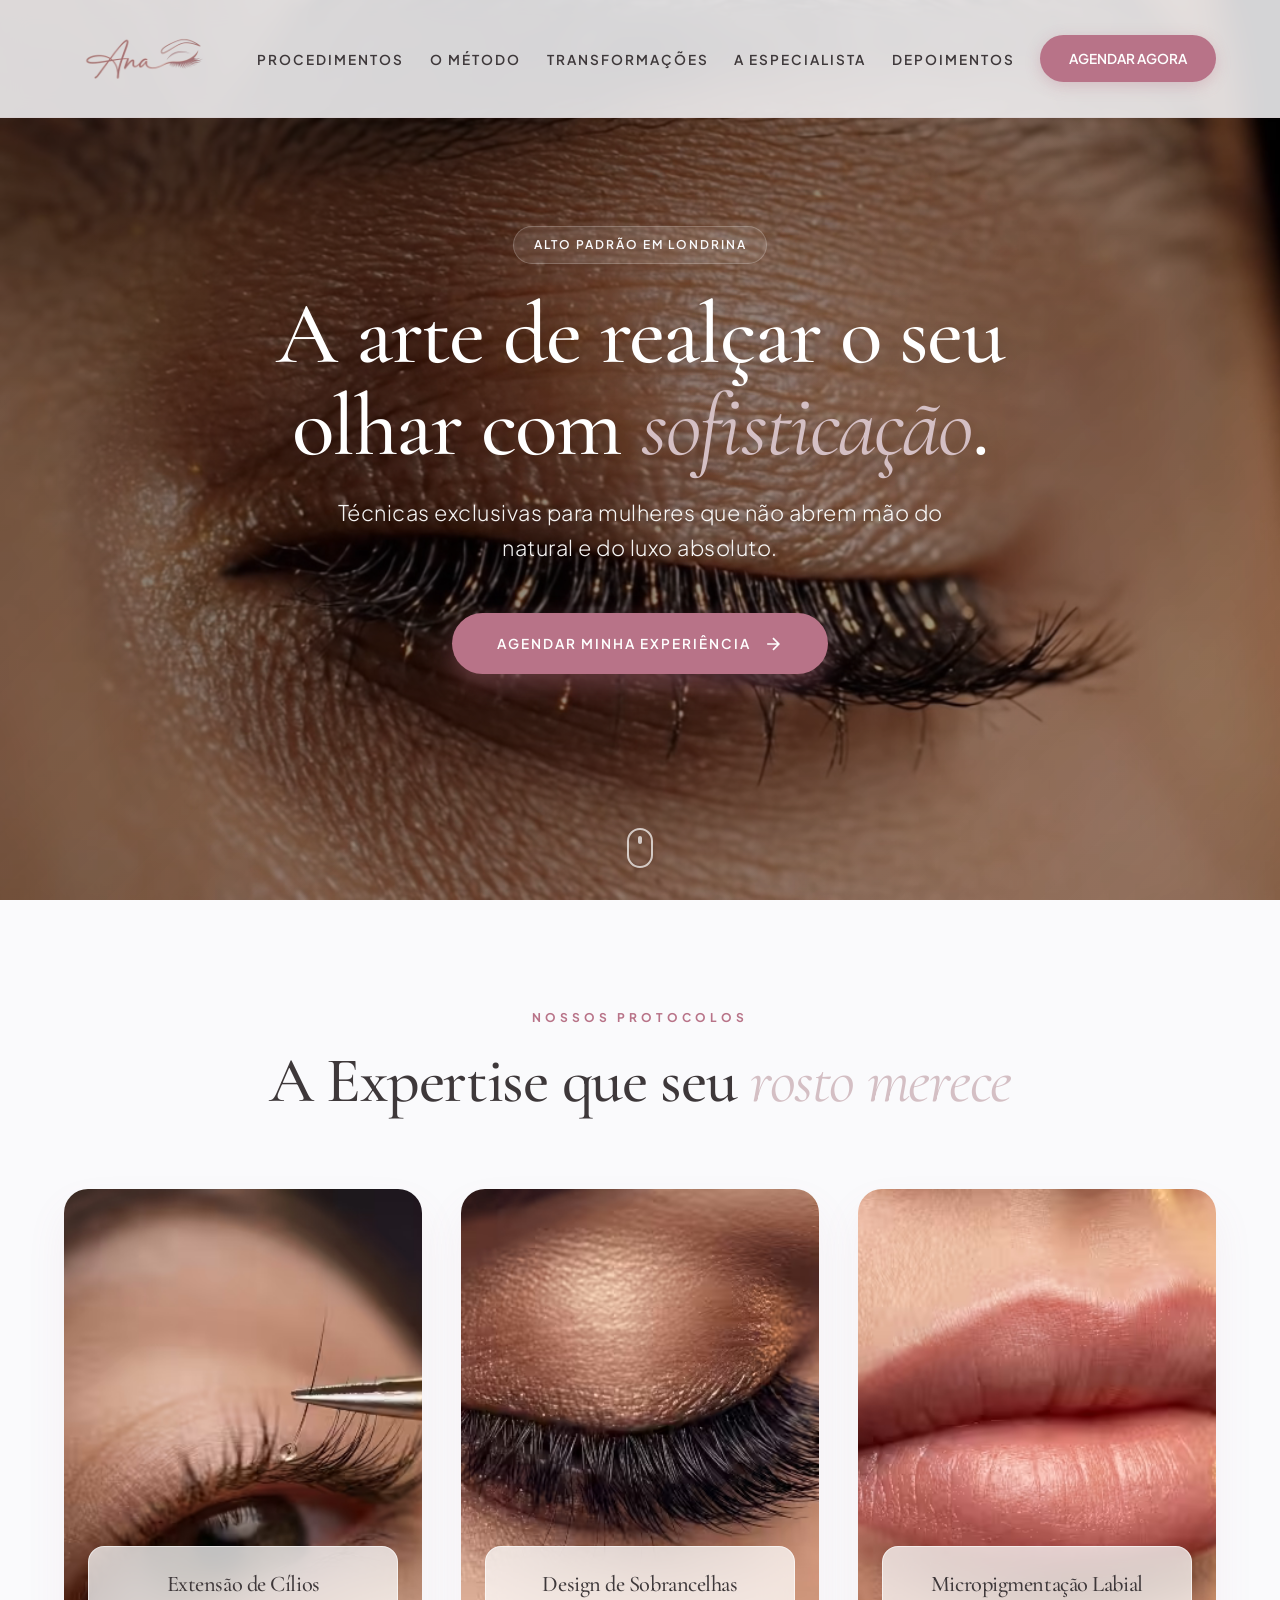
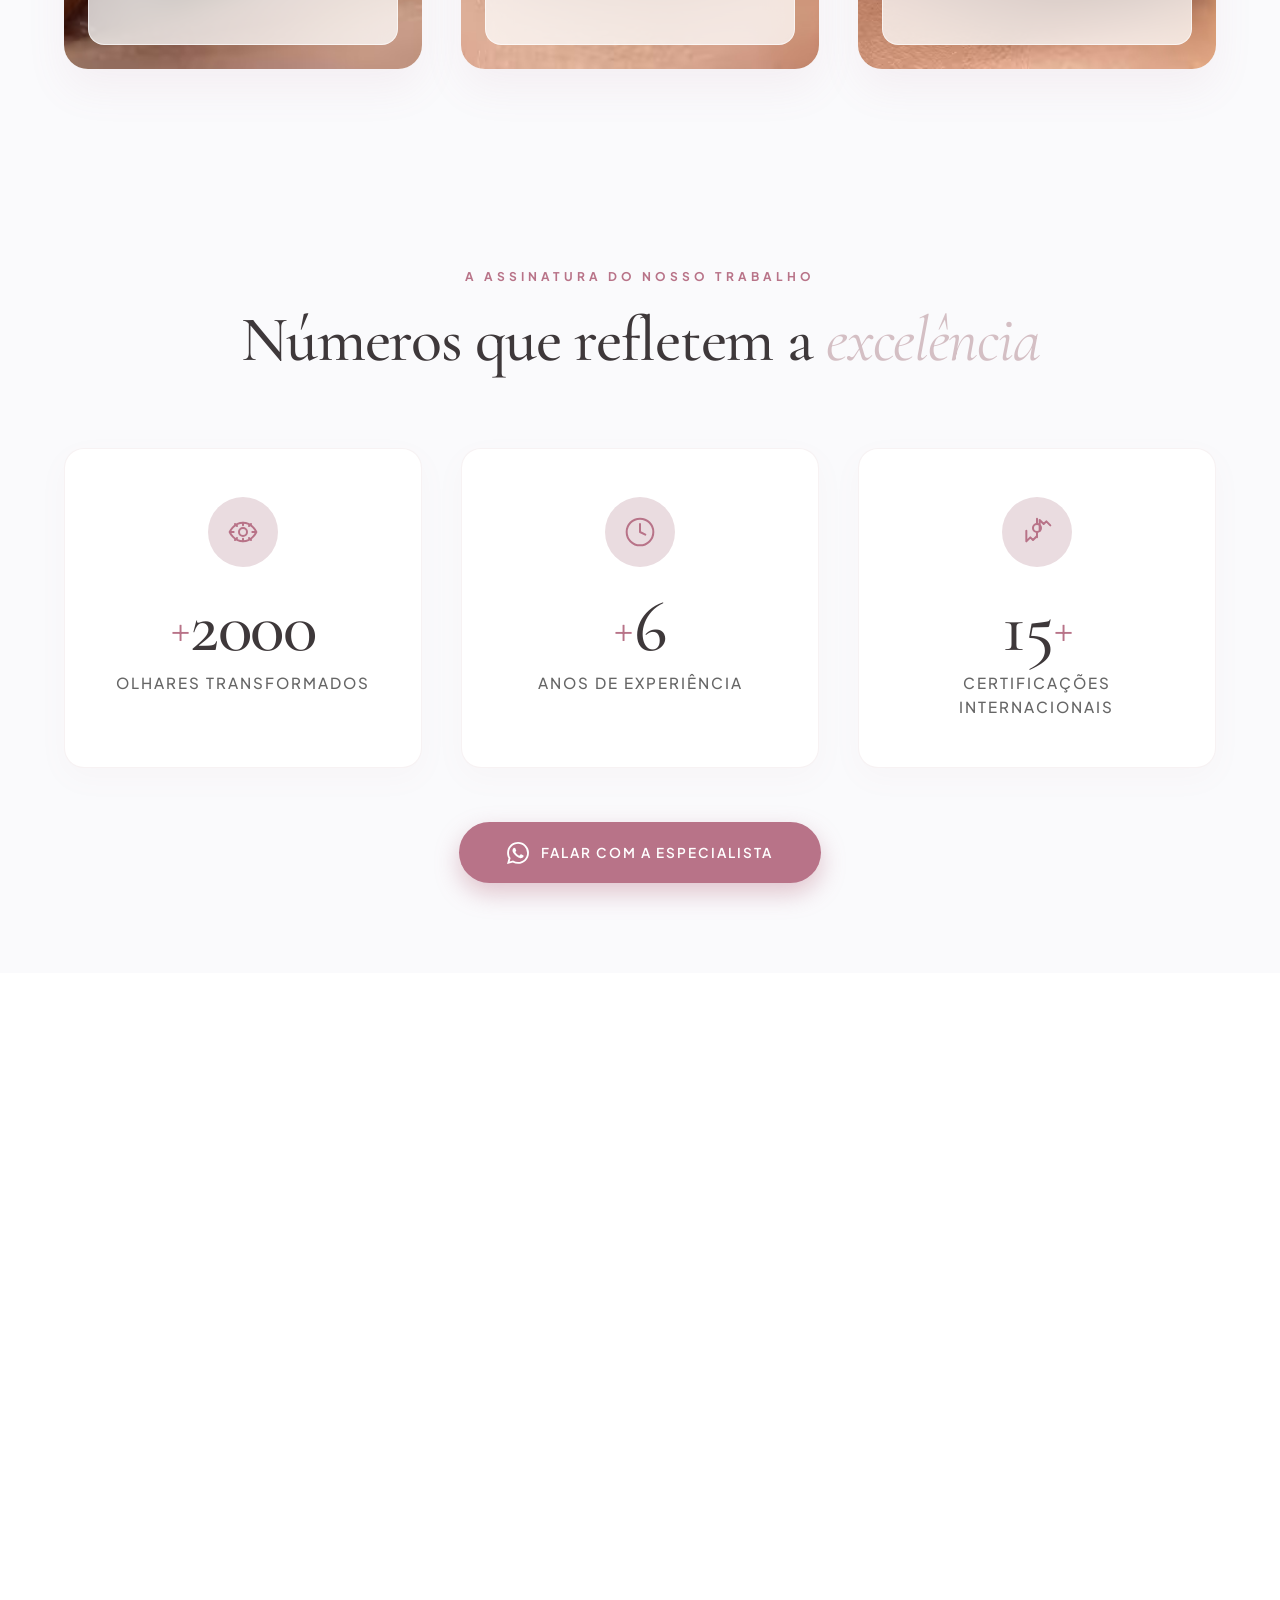
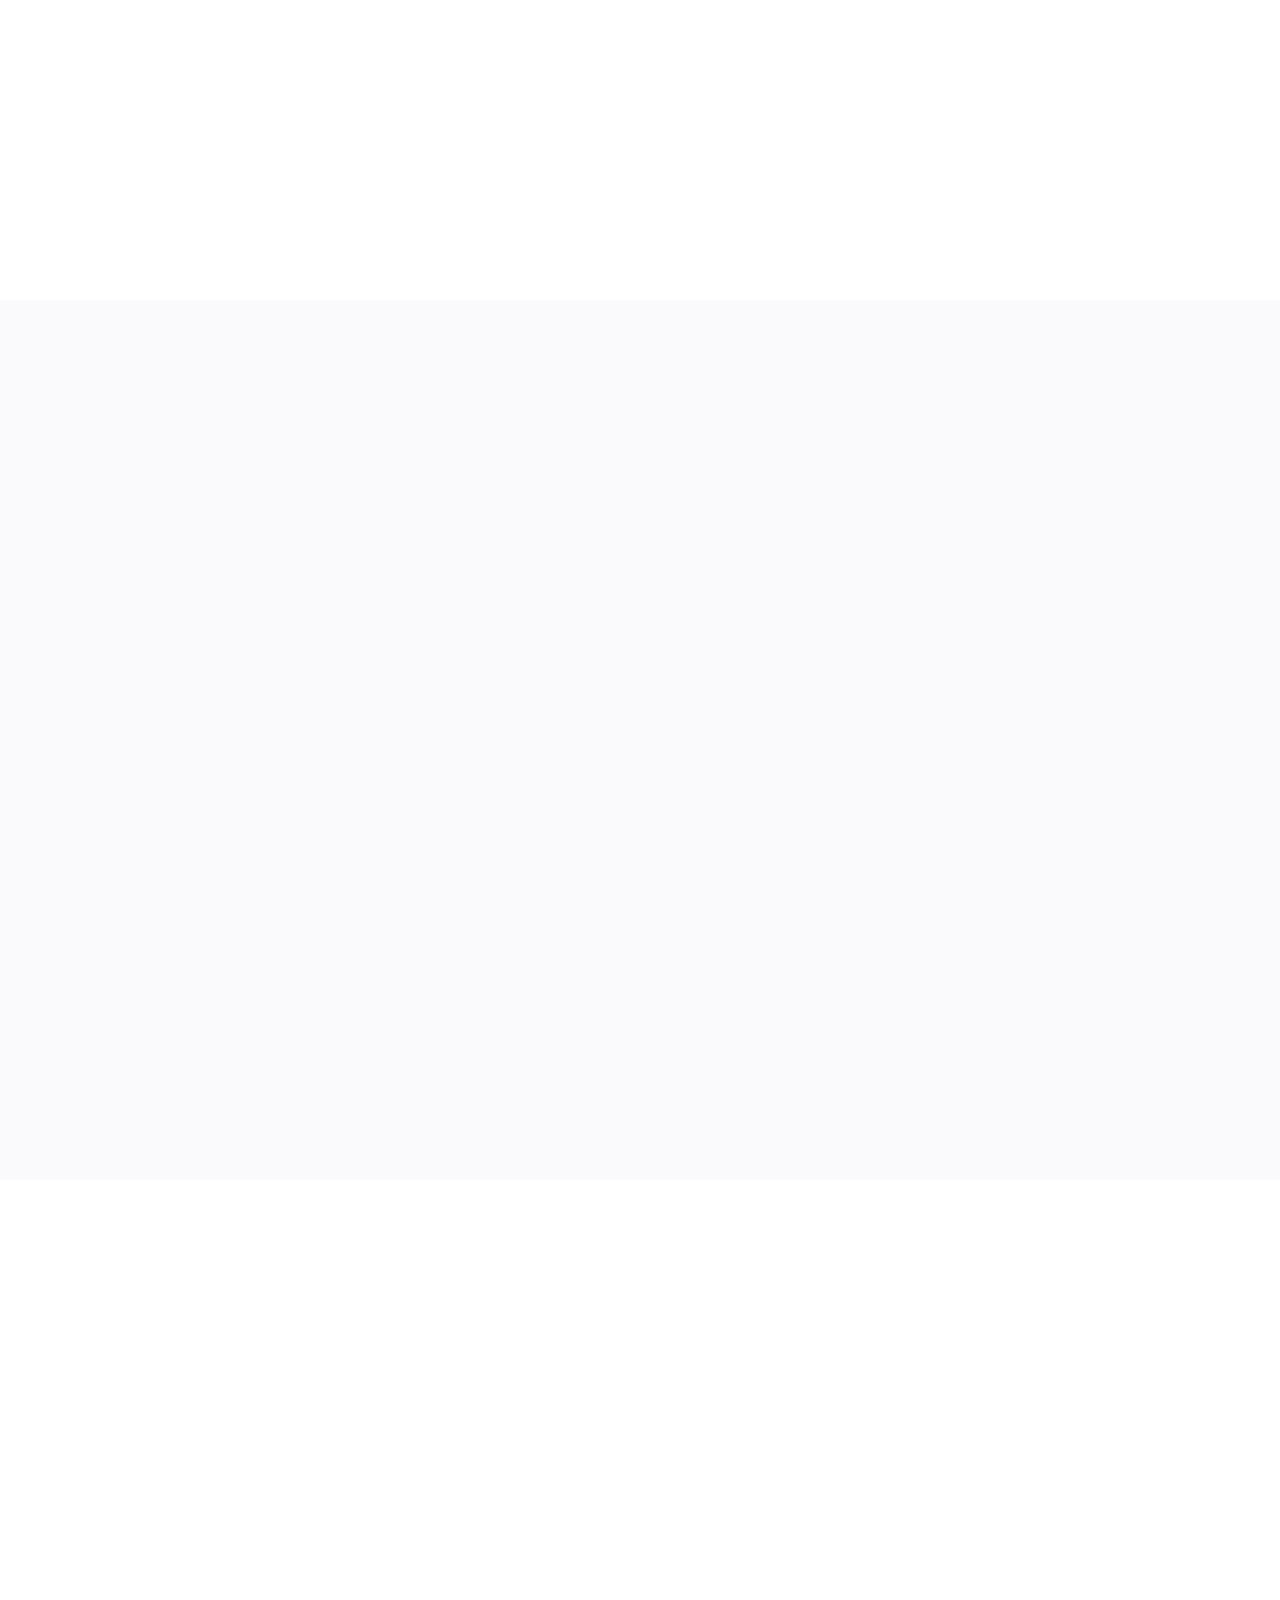
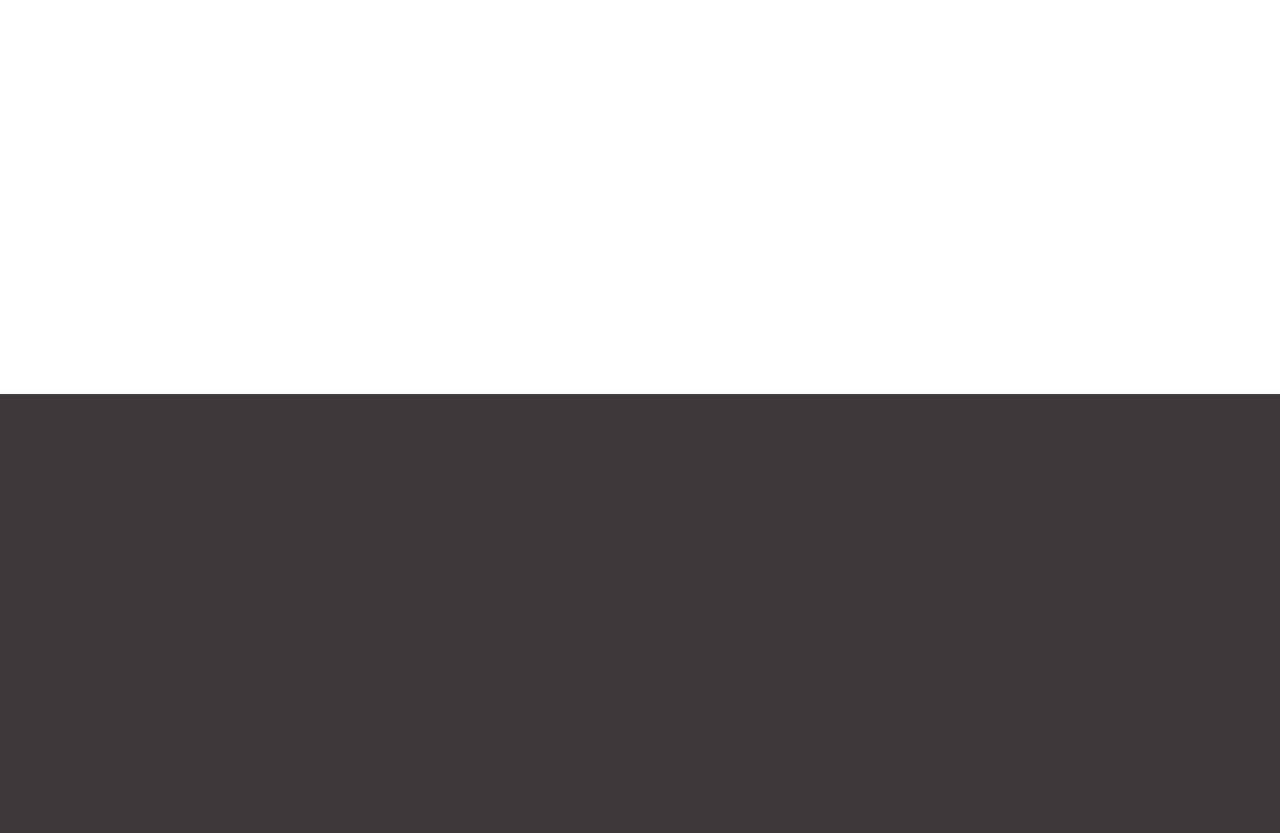
==== commit 8d624d9e: "up" ====
--- a/index.html
+++ b/index.html
@@ -47,7 +47,6 @@
                     <li><a href="#diferencial">O Método</a></li>
                     <li><a href="#resultados">Transformações</a></li>
                     <li><a href="#especialista">A Especialista</a></li>
-                    <li><a href="#depoimentos">Depoimentos</a></li>
                     <li><a href="#agendar" class="cta-mobile">Agendar Consulta</a></li>
                 </ul>
             </nav>
@@ -320,8 +319,8 @@
                 <div class="especialista-visual anim-scroll anim-left">
                     <div class="blob-bg"></div>
                     <picture class="pic-especialista">
-                        <source srcset="assets/img/labios.avif" type="image/avif">
-                        <img src="assets/img/labios.webp" alt="Sua Especialista em Estética de Elite" loading="lazy"
+                        <source srcset="assets/img/Especialista.avif" type="image/avif">
+                        <img src="assets/img/Especialista.webp" alt="Sua Especialista em Estética de Elite" loading="lazy"
                             class="img-especialista">
                     </picture>
 
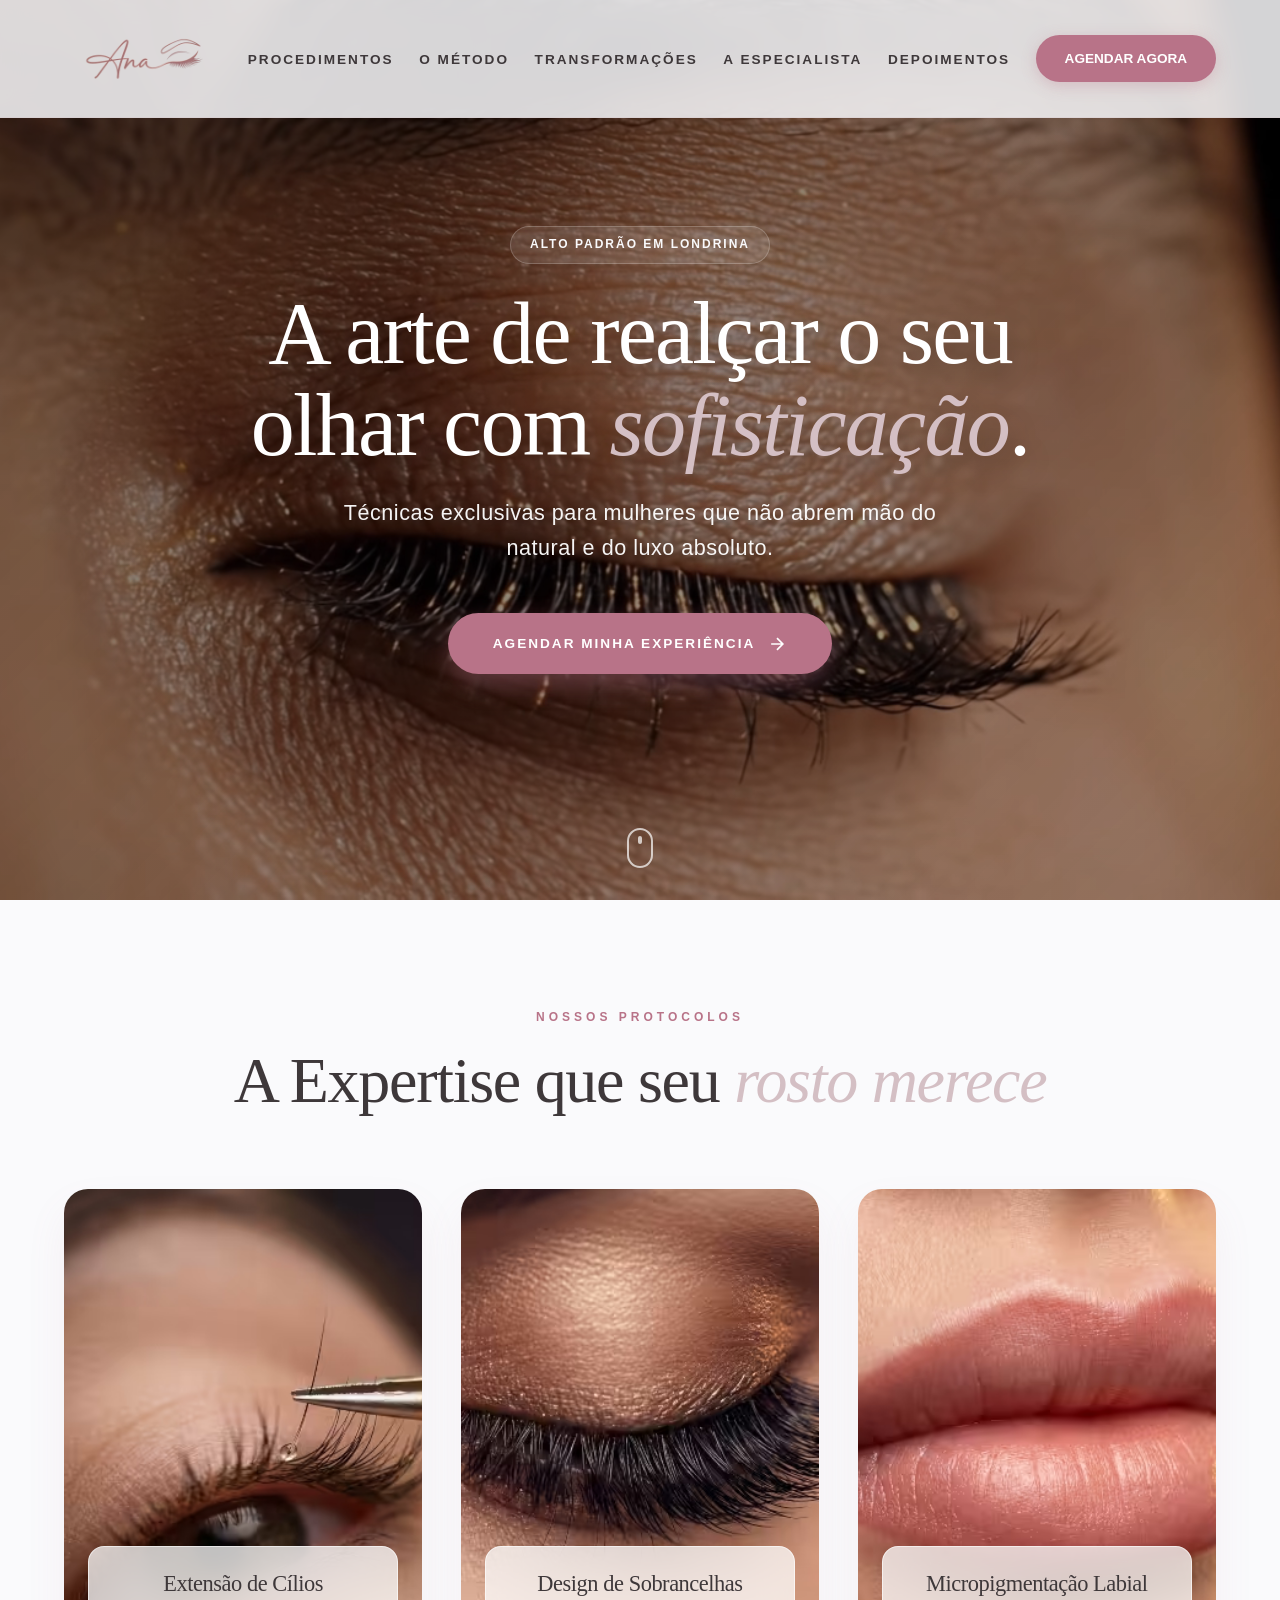
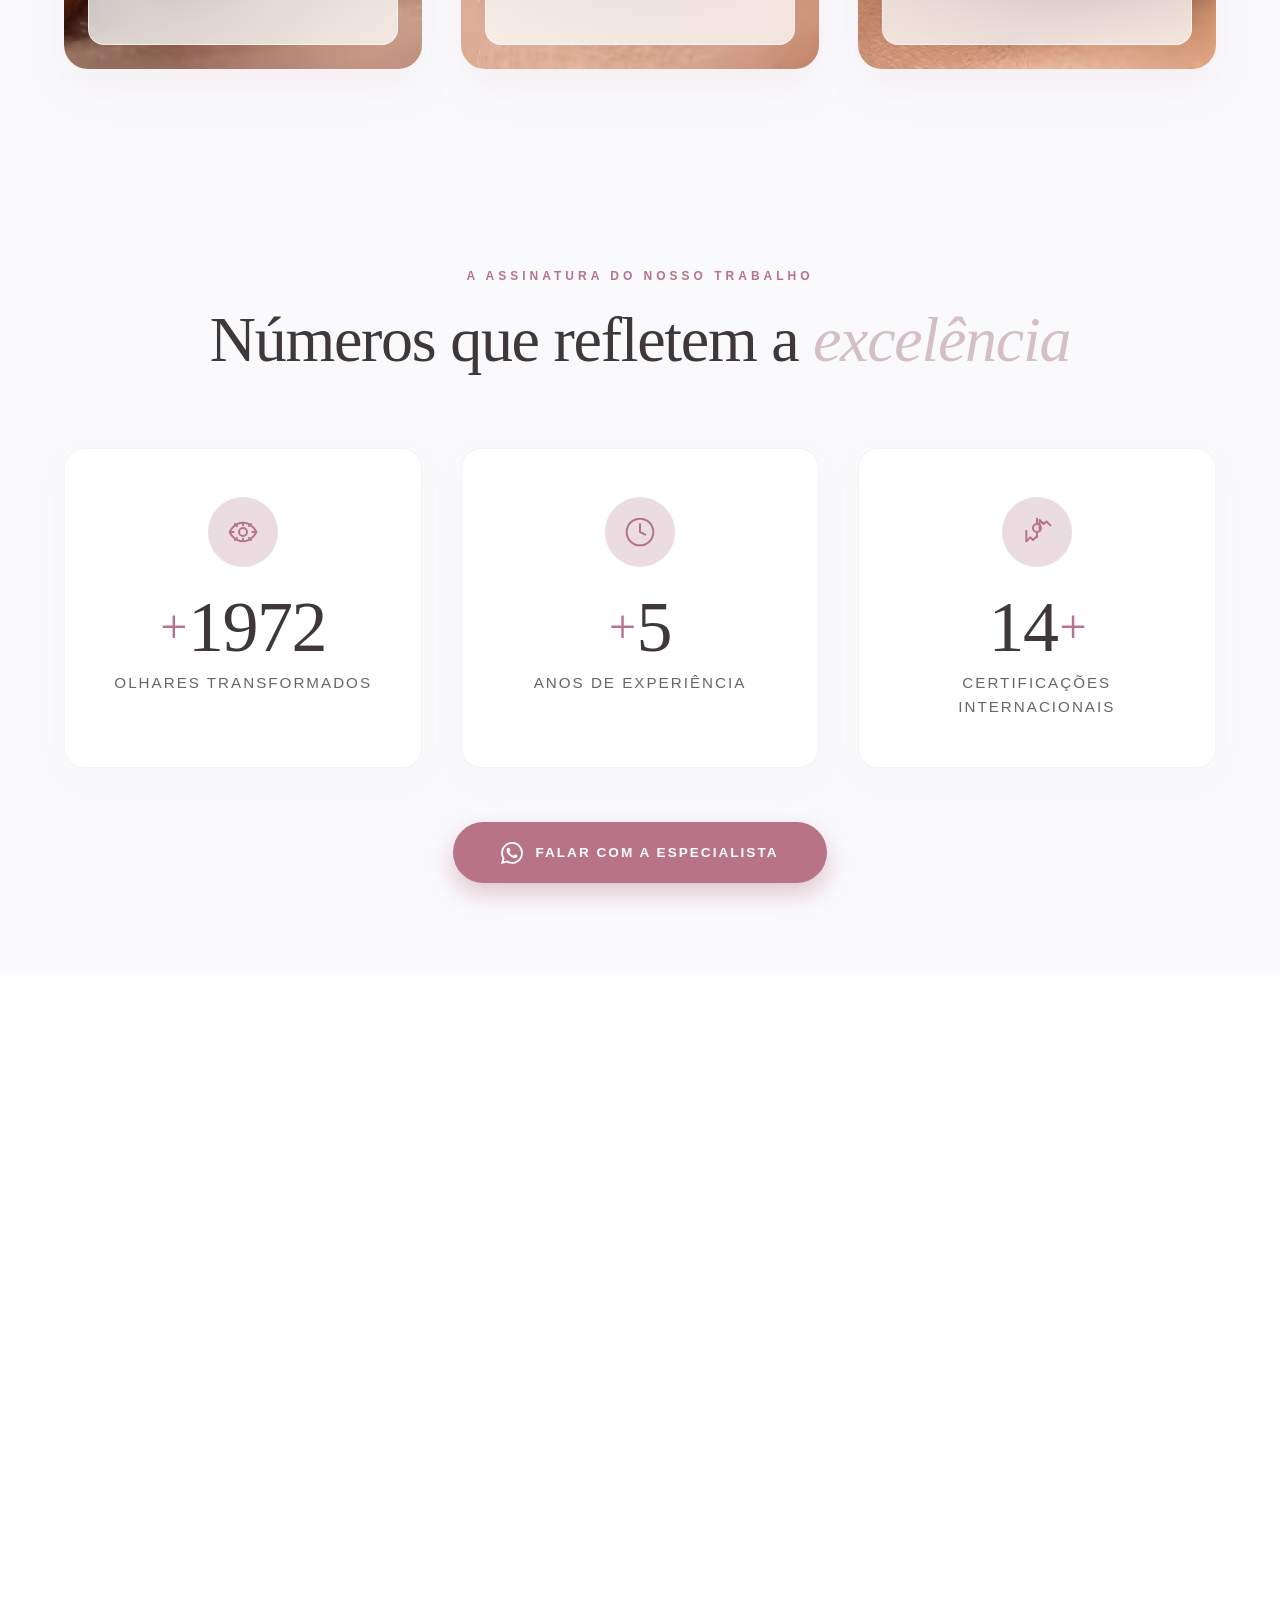
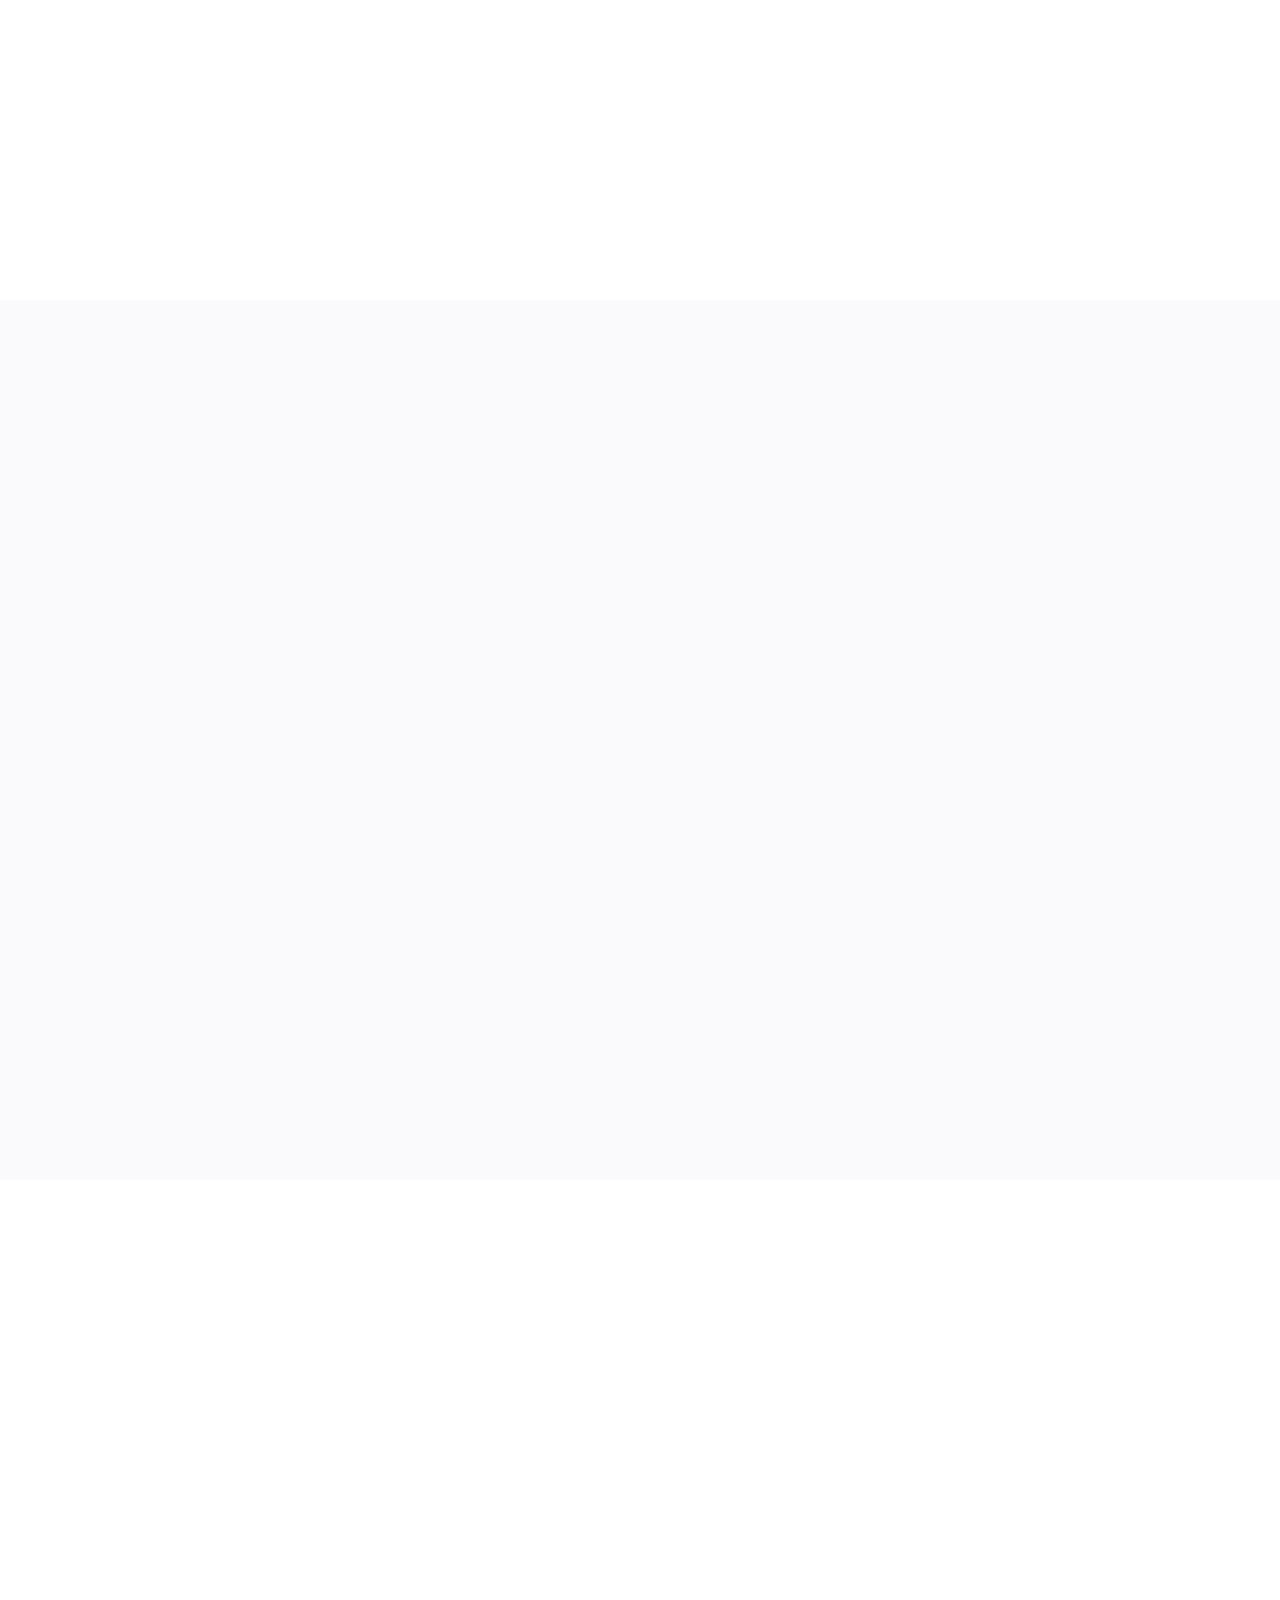
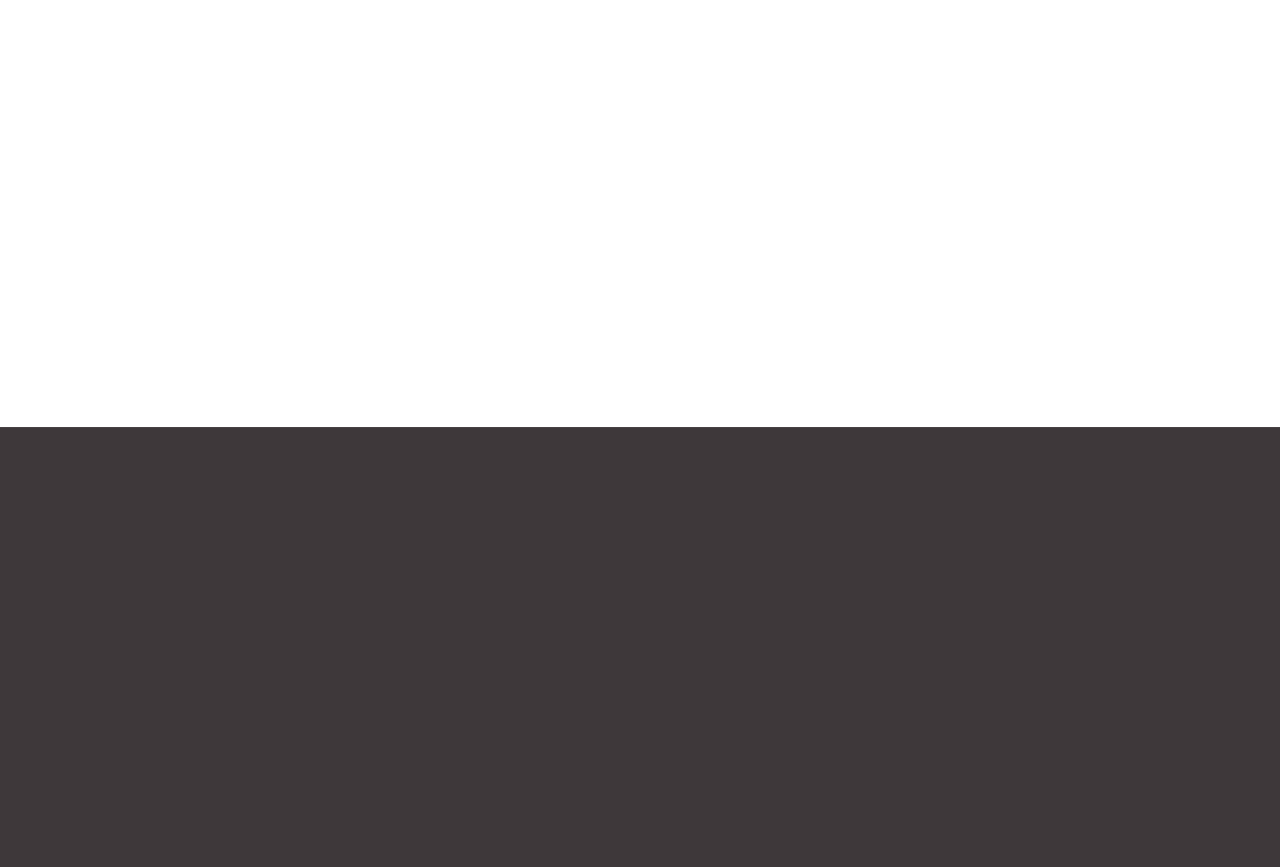
==== commit 023da518: "up" ====
--- a/index.html
+++ b/index.html
@@ -5,12 +5,8 @@
     <meta charset="UTF-8">
     <meta name="viewport" content="width=device-width, initial-scale=1.0">
     <title>Estética de Elite | Frontlab Studio</title>
-    <link rel="preload" as="image" href="logo.png">
+    <link rel="preload" as="image" href="assets/img/hero-poster.webp" fetchpriority="high">
     <link rel="preconnect" href="https://fonts.googleapis.com">
-    <link rel="preconnect" href="https://fonts.gstatic.com" crossorigin>
-    <link
-        href="https://fonts.googleapis.com/css2?family=Cormorant+Garamond:ital,wght@0,500;0,600;1,500&family=Plus+Jakarta+Sans:wght@300;400;600&display=swap"
-        rel="stylesheet">
     <link rel="stylesheet" href="assets/style/style.css">
 </head>
 
@@ -55,7 +51,7 @@
     <main>
 
         <section class="hero-section">
-            <video autoplay muted loop playsinline disablepictureinpicture class="hero-video" fetchpriority="high"
+            <video autoplay muted loop playsinline disablepictureinpicture class="hero-video"
                 poster="assets/img/hero-poster.webp">
                 <source src="assets/midia/hero-mobile.webm" type="video/webm" media="(max-width: 768px)">
                 <source src="assets/midia/hero-mobile.mp4" type="video/mp4" media="(max-width: 768px)">
@@ -320,8 +316,8 @@
                     <div class="blob-bg"></div>
                     <picture class="pic-especialista">
                         <source srcset="assets/img/Especialista.avif" type="image/avif">
-                        <img src="assets/img/Especialista.webp" alt="Sua Especialista em Estética de Elite" loading="lazy"
-                            class="img-especialista">
+                        <img src="assets/img/Especialista.webp" alt="Sua Especialista em Estética de Elite"
+                            loading="lazy" class="img-especialista">
                     </picture>
 
                     <div class="experiencia-badge anim-scroll anim-up" style="transition-delay: 0.4s;">
@@ -625,7 +621,7 @@
 
     </main>
 
-    <script src="assets/script/script.js"></script>
+    <script src="assets/script/script.js" defer></script>
 </body>
 
 </html>
--- a/assets/style/style.css
+++ b/assets/style/style.css
@@ -1497,7 +1497,6 @@
 
 .anim-scroll {
     opacity: 0;
-    will-change: transform, opacity;
     transition: opacity 1s ease, transform 1s cubic-bezier(0.25, 0.46, 0.45, 0.94);
 }
 
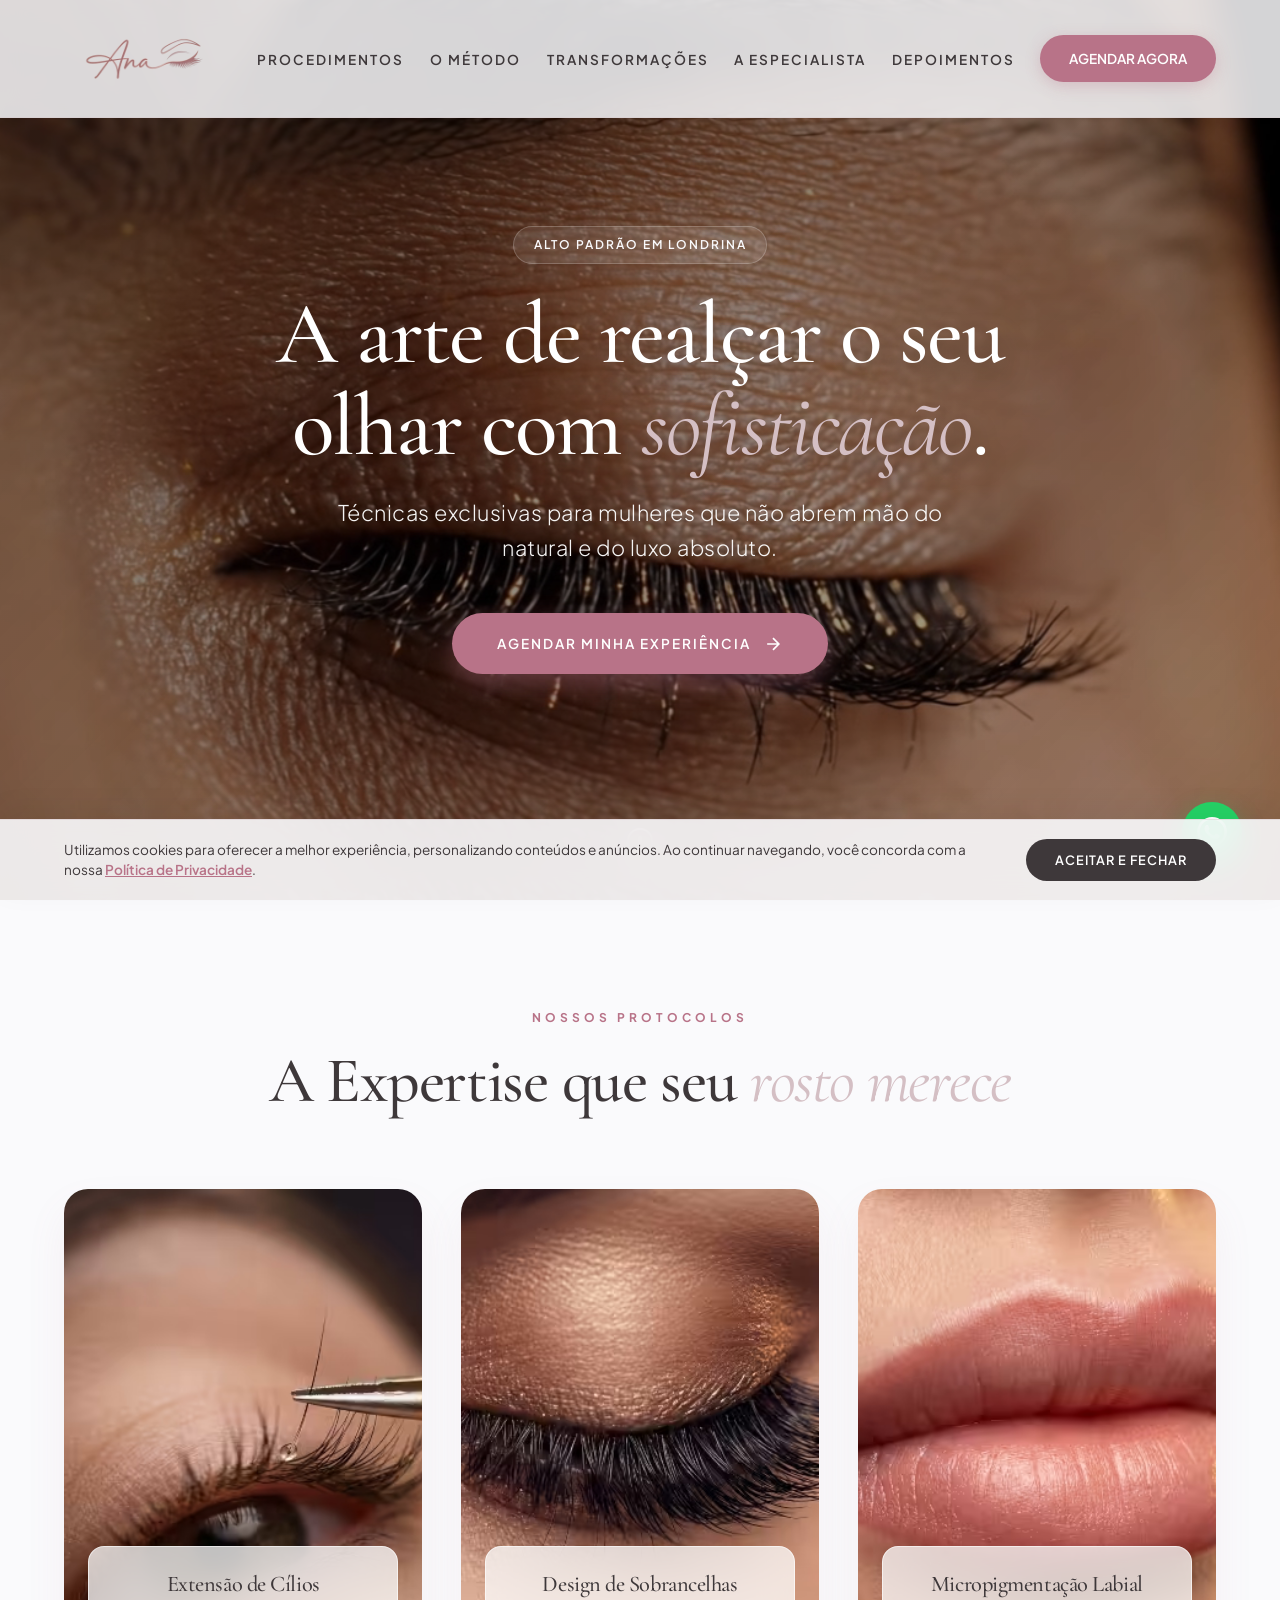
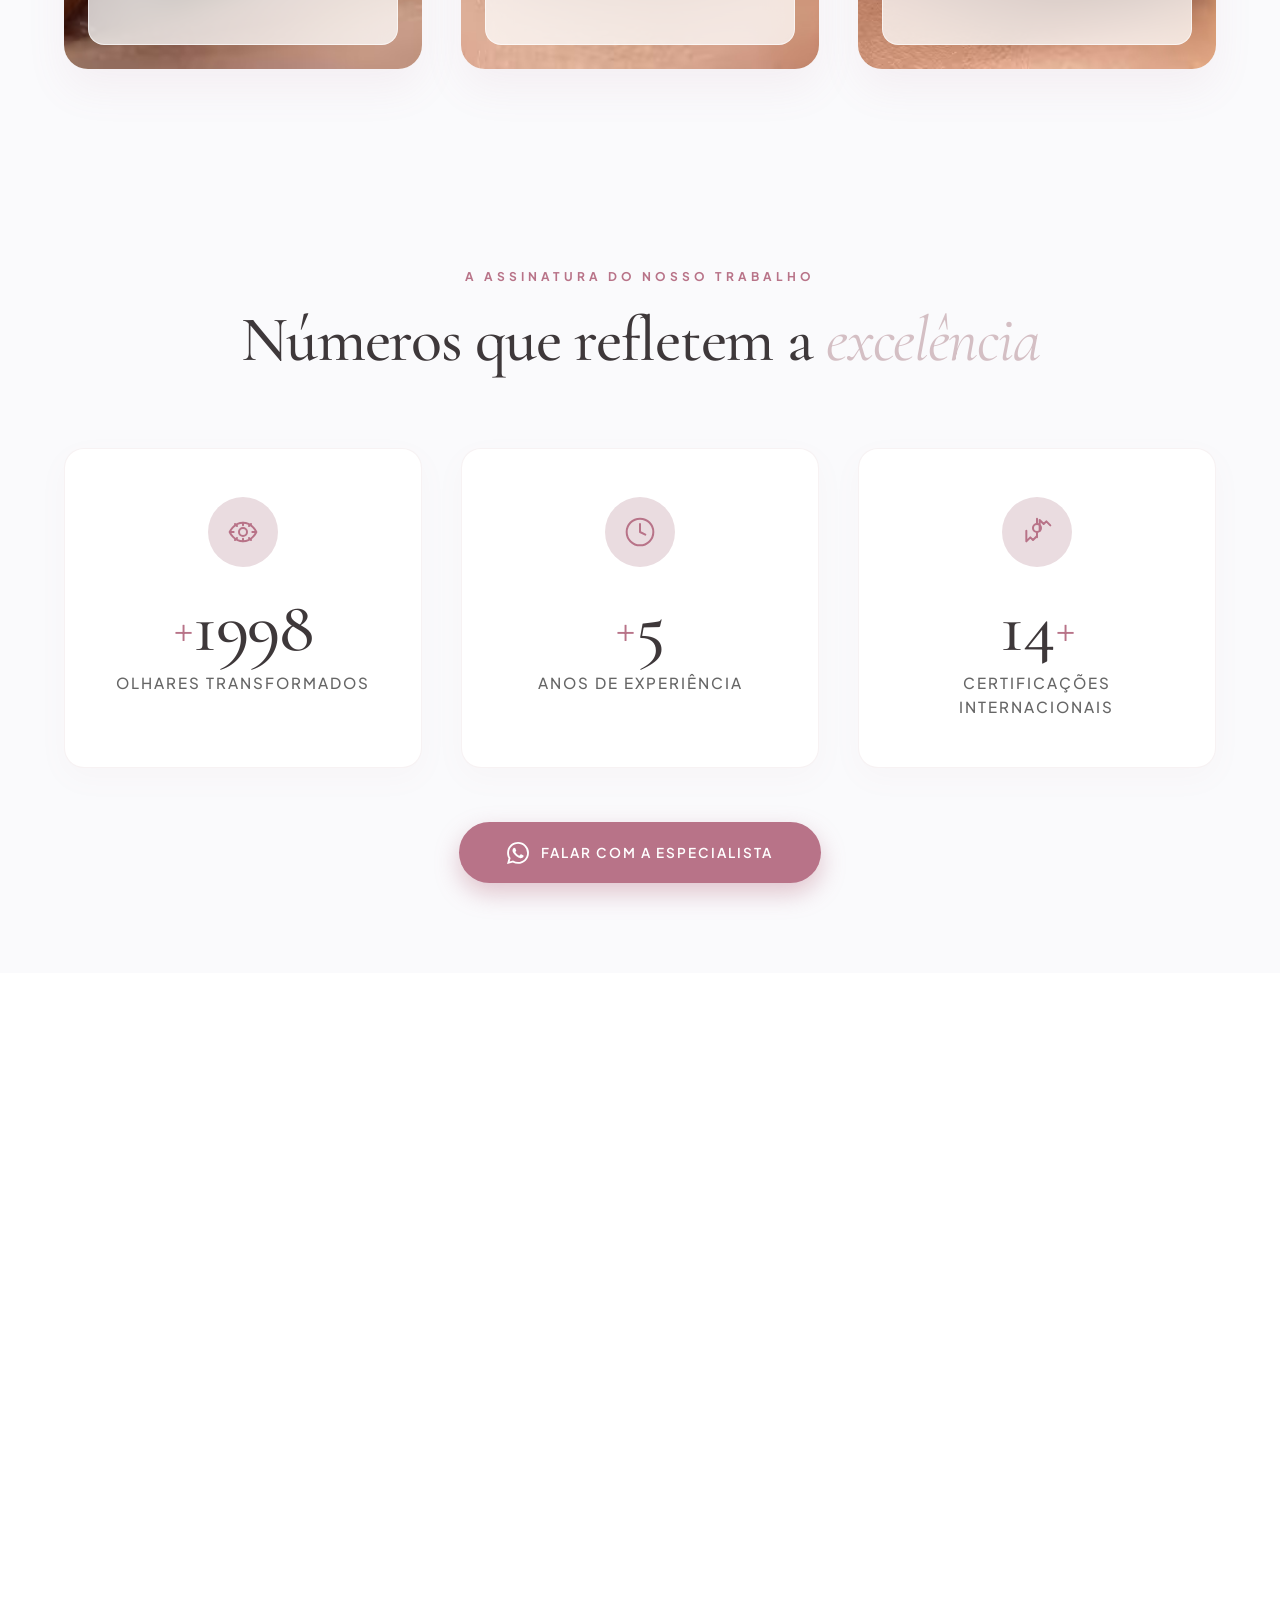
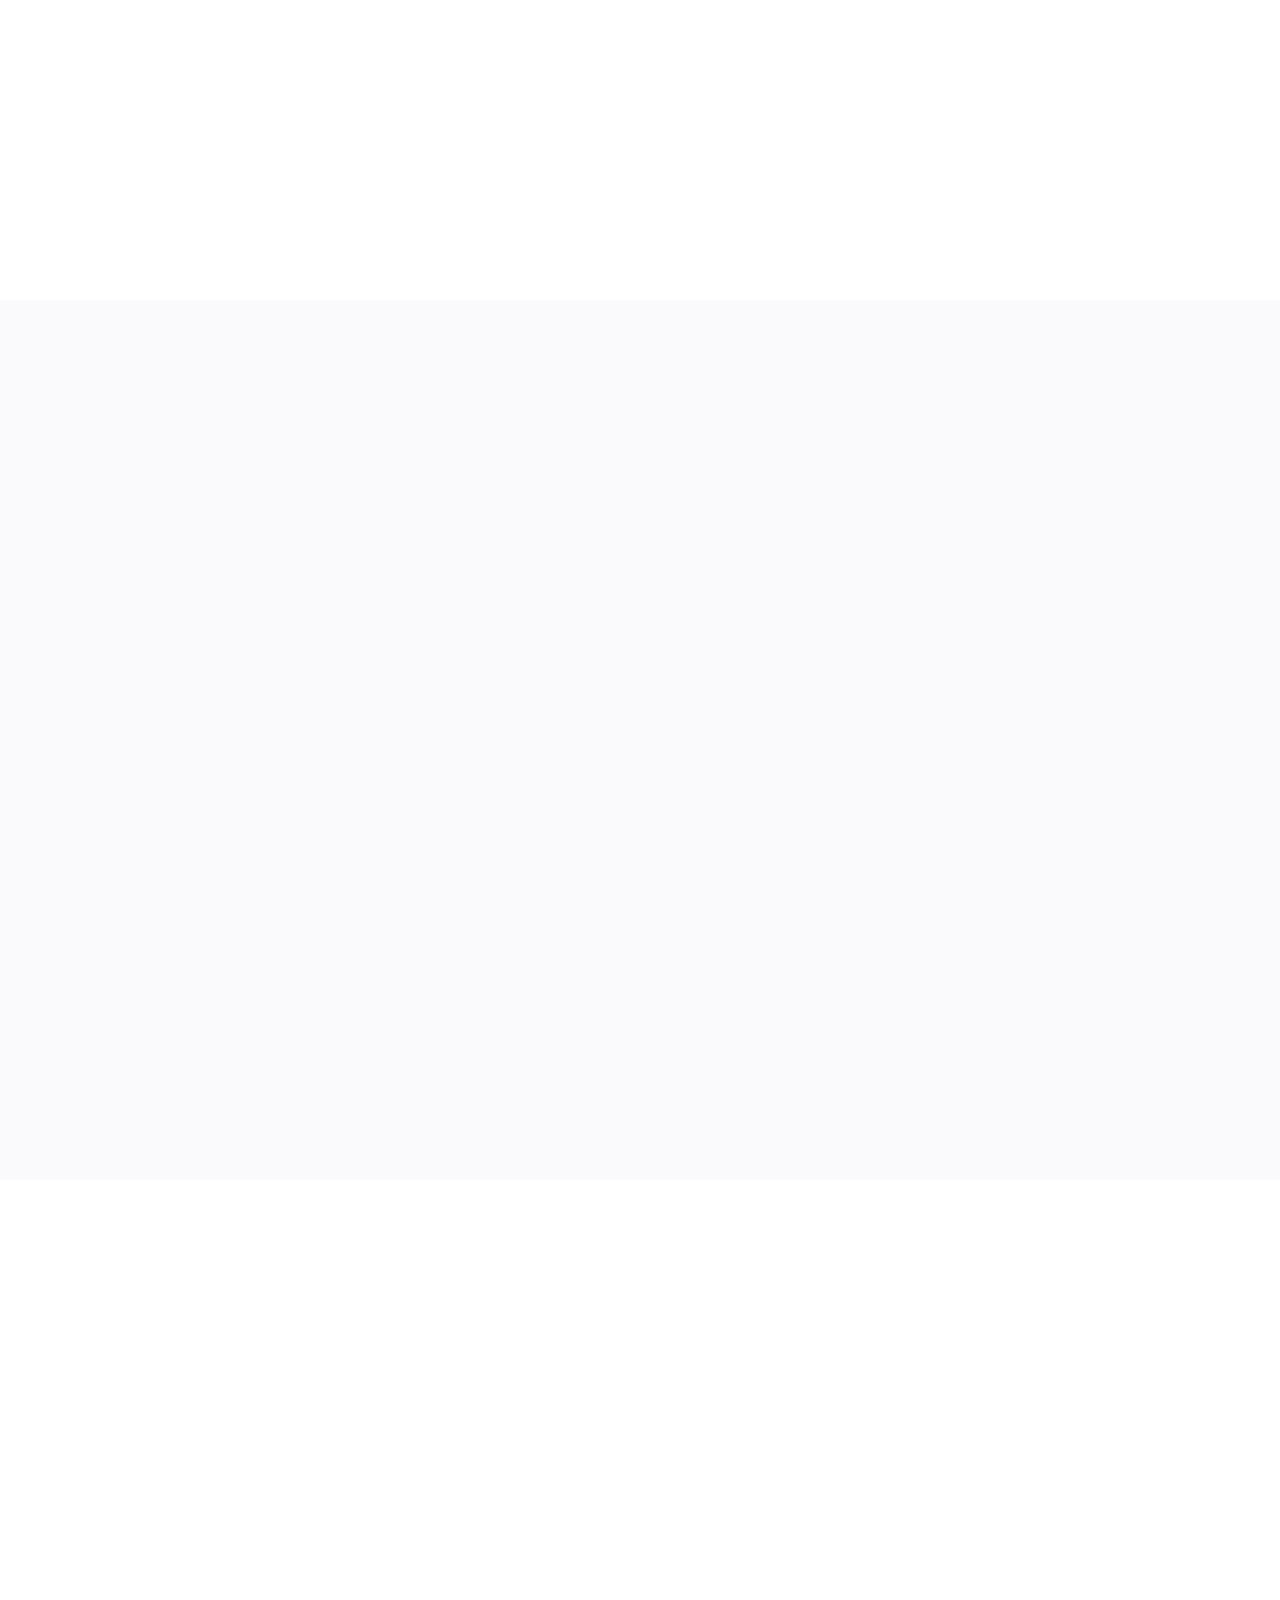
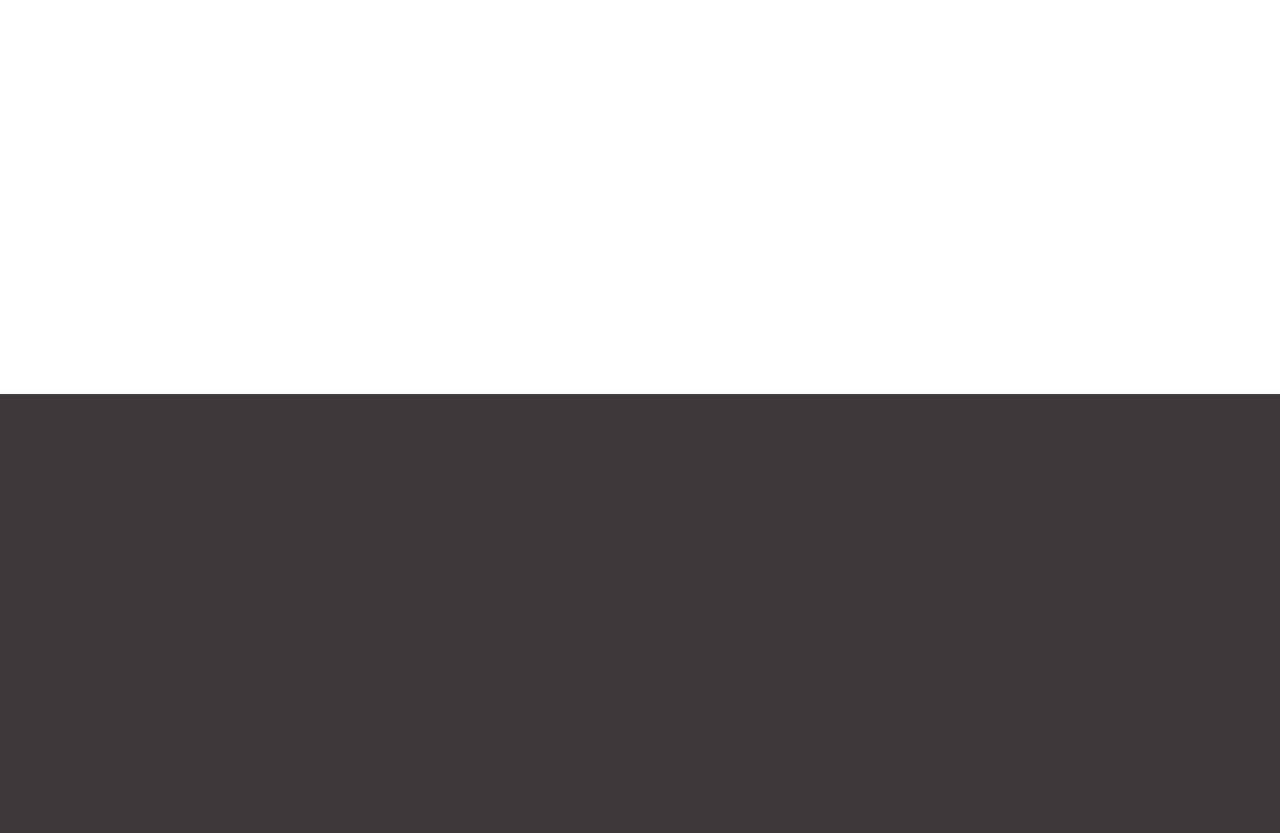
==== commit bbdefe8a: "up" ====
--- a/index.html
+++ b/index.html
@@ -5,8 +5,14 @@
     <meta charset="UTF-8">
     <meta name="viewport" content="width=device-width, initial-scale=1.0">
     <title>Estética de Elite | Frontlab Studio</title>
+    <meta name="description"
+        content="Elevando a sua beleza natural com sofisticação, técnica exclusiva e atendimento de altíssimo padrão em Londrina. Especialista em cílios, sobrancelhas e lábios.">
     <link rel="preload" as="image" href="assets/img/hero-poster.webp" fetchpriority="high">
     <link rel="preconnect" href="https://fonts.googleapis.com">
+    <link rel="preconnect" href="https://fonts.gstatic.com" crossorigin>
+    <link
+        href="https://fonts.googleapis.com/css2?family=Cormorant+Garamond:ital,wght@0,500;0,600;1,500&family=Plus+Jakarta+Sans:wght@300;400;600&display=swap"
+        rel="stylesheet">
     <link rel="stylesheet" href="assets/style/style.css">
 </head>
 
@@ -26,7 +32,7 @@
                     <li><a href="#resultados" class="nav-item">Transformações</a></li>
                     <li><a href="#especialista" class="nav-item">A Especialista</a></li>
                     <li><a href="#depoimentos" class="nav-item">Depoimentos</a></li>
-                    <li><a href=" #agendar" class="cta-header">Agendar Agora</a></li>
+                    <li><a href="#agendar" class="cta-header">Agendar Agora</a></li>
                 </ul>
             </nav>
 
@@ -513,7 +519,8 @@
                             atendimento de altíssimo padrão em Londrina.</p>
 
                         <div class="social-links">
-                            <a href="#" aria-label="Instagram" target="_blank" class="social-icon">
+                            <a href="#" aria-label="Instagram" target="_blank" rel="noopener noreferrer"
+                                class="social-icon">
                                 <svg viewBox="0 0 24 24" fill="none" stroke="currentColor" stroke-width="1.5"
                                     stroke-linecap="round" stroke-linejoin="round">
                                     <rect x="2" y="2" width="20" height="20" rx="5" ry="5"></rect>
@@ -521,7 +528,8 @@
                                     <line x1="17.5" y1="6.5" x2="17.51" y2="6.5"></line>
                                 </svg>
                             </a>
-                            <a href="#" aria-label="Facebook" target="_blank" class="social-icon">
+                            <a href="#" aria-label="Facebook" target="_blank" rel="noopener noreferrer"
+                                class="social-icon">
                                 <svg viewBox="0 0 24 24" fill="none" stroke="currentColor" stroke-width="1.5"
                                     stroke-linecap="round" stroke-linejoin="round">
                                     <path d="M18 2h-3a5 5 0 0 0-5 5v3H7v4h3v8h4v-8h3l1-4h-4V7a1 1 0 0 1 1-1h3z"></path>
@@ -568,7 +576,8 @@
                             </li>
 
                             <li>
-                                <a href="https://maps.google.com/?q=Londrina+PR" target="_blank" class="link-maps">
+                                <a href="https://maps.google.com/?q=Londrina+PR" target="_blank"
+                                    rel="noopener noreferrer" class="link-maps">
                                     <svg viewBox="0 0 24 24" fill="none" stroke="currentColor" stroke-width="2"
                                         width="20" height="20">
                                         <path d="M21 10c0 7-9 13-9 13s-9-6-9-13a9 9 0 0 1 18 0z"></path>
@@ -597,19 +606,20 @@
             <div class="footer-bottom">
                 <div class="container bottom-flex">
                     <div class="copyright-area">
-                        <p>&copy;
+                        <p>©
                             <script>document.write(new Date().getFullYear())</script> Estética de Elite.
                         </p>
                         <div class="legal-links">
                             <a href="legal/privacidade.html">Privacidade</a>
-                            <span class="separator">&bull;</span>
+                            <span class="separator">•</span>
                             <a href="legal/termos.html">Termos</a>
                         </div>
                     </div>
 
                     <div class="agency-signature">
                         <p>Engineered by
-                            <a href="https://frontlabstudio.com.br/" target="_blank" class="frontlab-signature">
+                            <a href="https://frontlabstudio.com.br/" target="_blank" rel="noopener noreferrer"
+                                class="frontlab-signature">
                                 Frontlab Studio<span class="status-dot"></span>
                             </a>
                         </p>
@@ -618,6 +628,24 @@
             </div>
         </footer>
 
+        <a href="https://wa.me/5543999999999?text=Olá!%20Gostaria%20de%20agendar%20uma%20avaliação." target="_blank"
+            rel="noopener noreferrer" class="floating-whatsapp" aria-label="Falar no WhatsApp">
+            <svg viewBox="0 0 24 24" fill="currentColor" width="30" height="30">
+                <path
+                    d="M17.472 14.382c-.297-.149-1.758-.867-2.03-.967-.273-.099-.471-.148-.67.15-.197.297-.767.966-.94 1.164-.173.199-.347.223-.644.075-.297-.15-1.255-.463-2.39-1.475-.883-.788-1.48-1.761-1.653-2.059-.173-.297-.018-.458.13-.606.134-.133.298-.347.446-.52.149-.174.198-.298.298-.497.099-.198.05-.371-.025-.52-.075-.149-.669-1.612-.916-2.207-.242-.579-.487-.5-.669-.51a12.8 12.8 0 0 0-.57-.01c-.198 0-.52.074-.792.372-.272.297-1.04 1.016-1.04 2.479 0 1.462 1.065 2.875 1.213 3.074.149.198 2.096 3.2 5.077 4.487.709.306 1.262.489 1.694.625.712.227 1.36.195 1.871.118.571-.085 1.758-.719 2.006-1.413.248-.694.248-1.289.173-1.413-.074-.124-.272-.198-.57-.347m-5.421 7.403h-.004a9.87 9.87 0 0 1-5.031-1.378l-.361-.214-3.741.982.998-3.648-.235-.374a9.86 9.86 0 0 1-1.51-5.26c.001-5.45 4.436-9.884 9.888-9.884 2.64 0 5.122 1.03 6.988 2.898a9.825 9.825 0 0 1 2.893 6.994c-.003 5.45-4.437 9.884-9.885 9.884m8.413-18.297A11.815 11.815 0 0 0 12.05 0C5.495 0 .16 5.335.157 11.892c0 2.096.547 4.142 1.588 5.945L.057 24l6.305-1.654a11.882 11.882 0 0 0 5.683 1.448h.005c6.554 0 11.89-5.335 11.893-11.893a11.821 11.821 0 0 0-3.48-8.413z" />
+            </svg>
+            <span class="whatsapp-tooltip">Agendar Avaliação</span>
+        </a>
+
+        <div id="cookie-banner" class="cookie-banner">
+            <div class="cookie-content">
+                <p>Utilizamos cookies para oferecer a melhor experiência, personalizando conteúdos e anúncios. Ao
+                    continuar navegando, você concorda com a nossa <a href="legal/privacidade.html">Política de
+                        Privacidade</a>.</p>
+                <button id="accept-cookies" class="btn-cookie">Aceitar e Fechar</button>
+            </div>
+        </div>
+
 
     </main>
 
--- a/assets/style/style.css
+++ b/assets/style/style.css
@@ -2132,4 +2132,214 @@
         letter-spacing: 0.5px;
         gap: 5px;
     }
+}
+
+
+
+/* WHATSAPP ELITE */
+
+.floating-whatsapp {
+    position: fixed;
+    bottom: clamp(1.5rem, 3vw, 2.5rem);
+    right: clamp(1.5rem, 3vw, 2.5rem);
+    width: 60px;
+    height: 60px;
+    background: #25D366;
+    color: #FFF;
+    border-radius: 50%;
+    display: flex;
+    align-items: center;
+    justify-content: center;
+    box-shadow: 0 10px 25px rgba(37, 211, 102, 0.4);
+    z-index: 999;
+    transition: var(--transition);
+    animation: pulse-whatsapp 2.5s infinite;
+}
+
+.floating-whatsapp:hover {
+    transform: translateY(-5px) scale(1.05);
+    background: #20BA56;
+    animation: none;
+    box-shadow: 0 15px 35px rgba(37, 211, 102, 0.6);
+}
+
+@keyframes pulse-whatsapp {
+    0% {
+        box-shadow: 0 0 0 0 rgba(37, 211, 102, 0.6);
+    }
+
+    70% {
+        box-shadow: 0 0 0 15px rgba(37, 211, 102, 0);
+    }
+
+    100% {
+        box-shadow: 0 0 0 0 rgba(37, 211, 102, 0);
+    }
+}
+
+.whatsapp-tooltip {
+    position: absolute;
+    right: 75px;
+    background: rgba(255, 255, 255, 0.95);
+    backdrop-filter: blur(8px);
+    -webkit-backdrop-filter: blur(8px);
+    color: var(--cor-texto);
+    padding: 0.6rem 1.2rem;
+    border-radius: 8px;
+    font-size: 0.8rem;
+    font-weight: 700;
+    white-space: nowrap;
+    opacity: 0;
+    pointer-events: none;
+    transform: translateX(10px);
+    transition: var(--transition);
+    box-shadow: 0 5px 15px rgba(0, 0, 0, 0.08);
+    border: 1px solid rgba(212, 191, 196, 0.3);
+}
+
+.floating-whatsapp:hover .whatsapp-tooltip {
+    opacity: 1;
+    transform: translateX(0);
+}
+
+/* COOKIE */
+
+.cookie-banner {
+    position: fixed;
+    bottom: -100%;
+    left: 0;
+    width: 100%;
+    background: rgba(250, 250, 252, 0.9);
+    backdrop-filter: blur(15px);
+    -webkit-backdrop-filter: blur(15px);
+    border-top: 1px solid rgba(212, 191, 196, 0.4);
+    z-index: 1000;
+    padding: 1.2rem var(--p-inline);
+    transition: bottom 0.6s cubic-bezier(0.23, 1, 0.32, 1);
+    box-shadow: 0 -10px 30px rgba(0, 0, 0, 0.05);
+}
+
+.cookie-banner.show {
+    bottom: 0;
+}
+
+.cookie-content {
+    max-width: 1400px;
+    margin: 0 auto;
+    display: flex;
+    align-items: center;
+    justify-content: space-between;
+    gap: 2rem;
+    flex-wrap: wrap;
+}
+
+.cookie-content p {
+    font-size: 0.85rem;
+    color: var(--cor-texto);
+    flex: 1;
+    min-width: 280px;
+    margin: 0;
+    line-height: 1.5;
+}
+
+.cookie-content a {
+    color: var(--cor-accent);
+    font-weight: 600;
+    text-decoration: underline;
+    transition: var(--transition);
+}
+
+.cookie-content a:hover {
+    color: #a86579;
+}
+
+.btn-cookie {
+    background: var(--cor-texto);
+    color: #FFF;
+    padding: 0.8rem 1.8rem;
+    border-radius: 50px;
+    font-size: 0.8rem;
+    font-weight: 600;
+    text-transform: uppercase;
+    letter-spacing: 1px;
+    transition: var(--transition);
+}
+
+.btn-cookie:hover {
+    transform: scale(1.03);
+    box-shadow: 0 5px 15px rgba(0, 0, 0, 0.2);
+}
+
+@media (max-width: 1024px) {
+    .floating-whatsapp {
+        bottom: 2rem;
+        right: 2rem;
+        width: 55px;
+        height: 55px;
+    }
+
+    .whatsapp-tooltip {
+        right: 70px;
+    }
+
+    .cookie-banner {
+        padding: 1.2rem 2rem;
+    }
+}
+
+@media (max-width: 768px) {
+    .whatsapp-tooltip {
+        display: none;
+    }
+
+    .floating-whatsapp {
+        bottom: 1.5rem;
+        right: 1.5rem;
+    }
+
+    .cookie-banner {
+        padding: 1.5rem 1.5rem;
+    }
+
+    .cookie-content {
+        flex-direction: column;
+        text-align: center;
+        gap: 1.2rem;
+    }
+
+    .cookie-content p {
+        min-width: 100%;
+    }
+
+    .btn-cookie {
+        width: 100%;
+        padding: 1rem;
+    }
+}
+
+@media (max-width: 360px) {
+    .floating-whatsapp {
+        width: 48px;
+        height: 48px;
+        bottom: 1rem;
+        right: 1rem;
+    }
+
+    .floating-whatsapp svg {
+        width: 24px;
+        height: 24px;
+    }
+
+    .cookie-banner {
+        padding: 1.2rem 1rem;
+    }
+
+    .cookie-content p {
+        font-size: 0.8rem;
+    }
+
+    .btn-cookie {
+        font-size: 0.75rem;
+        padding: 0.8rem;
+    }
 }
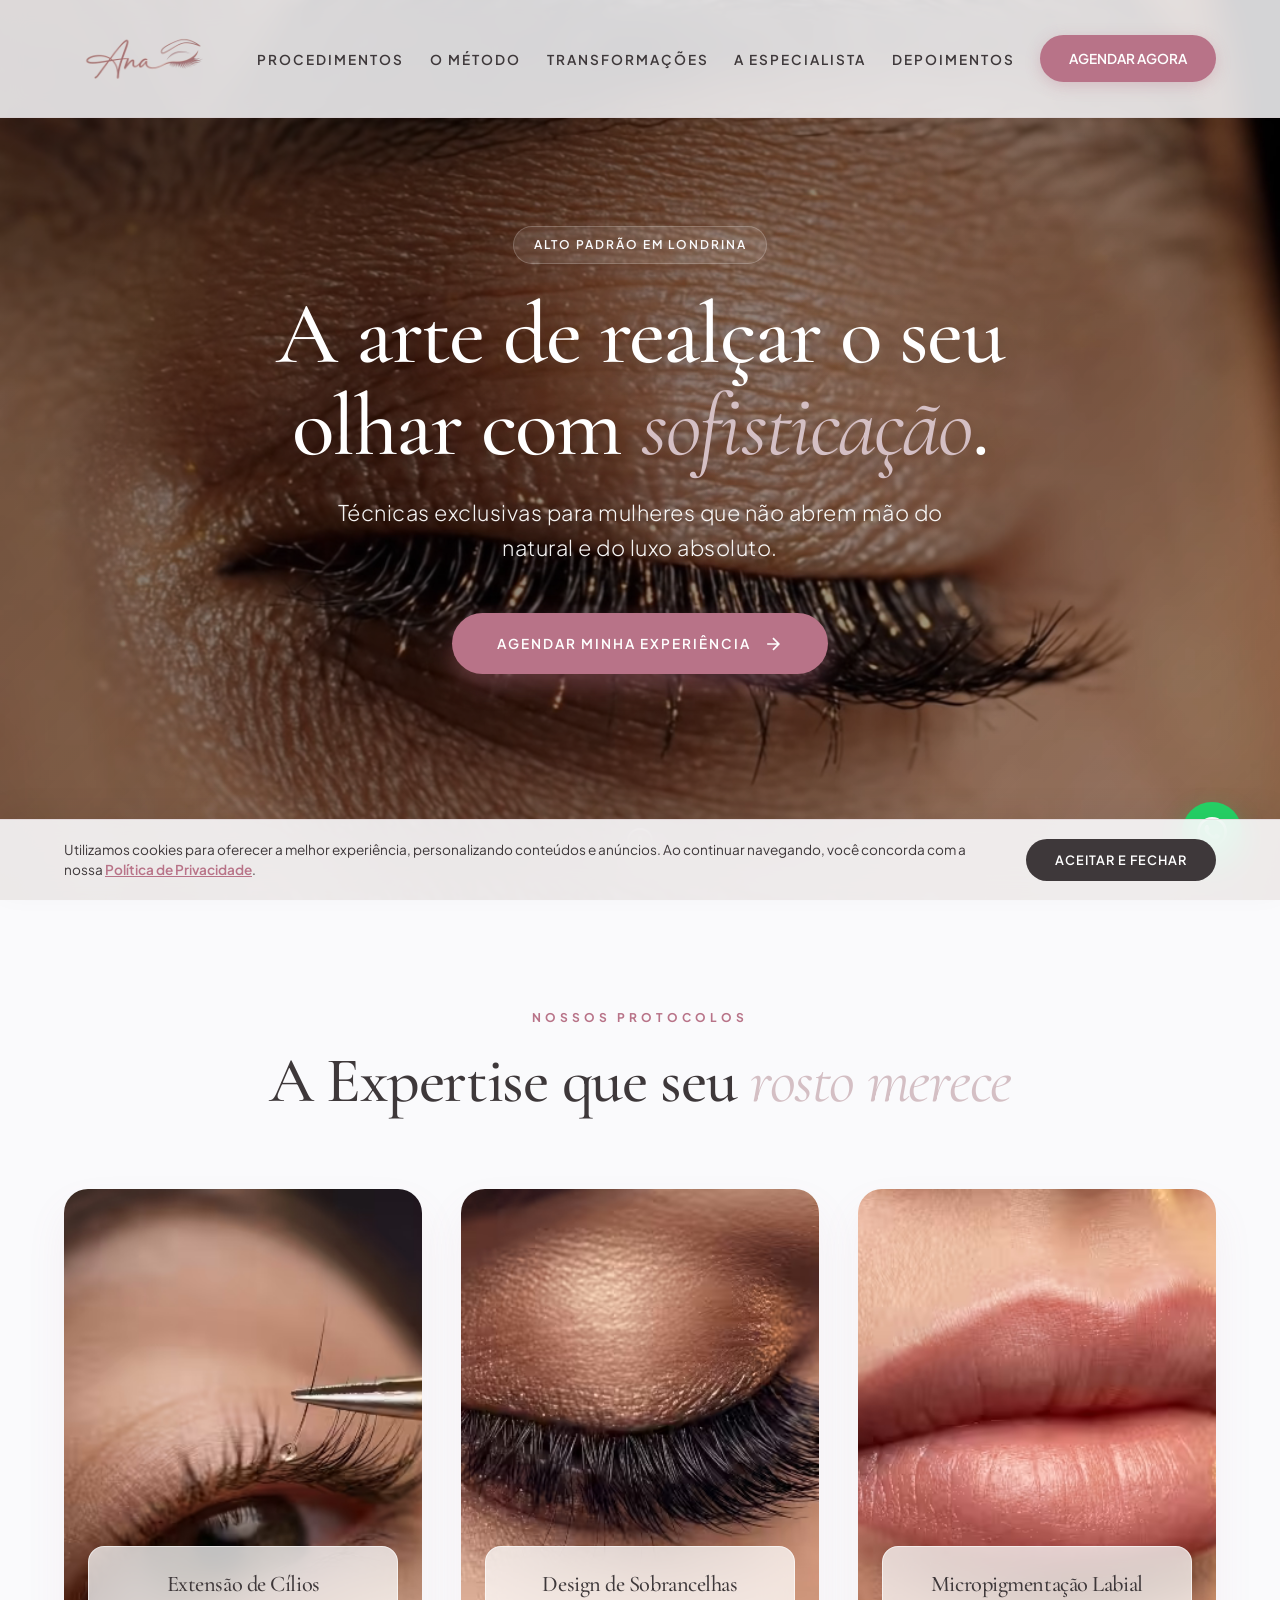
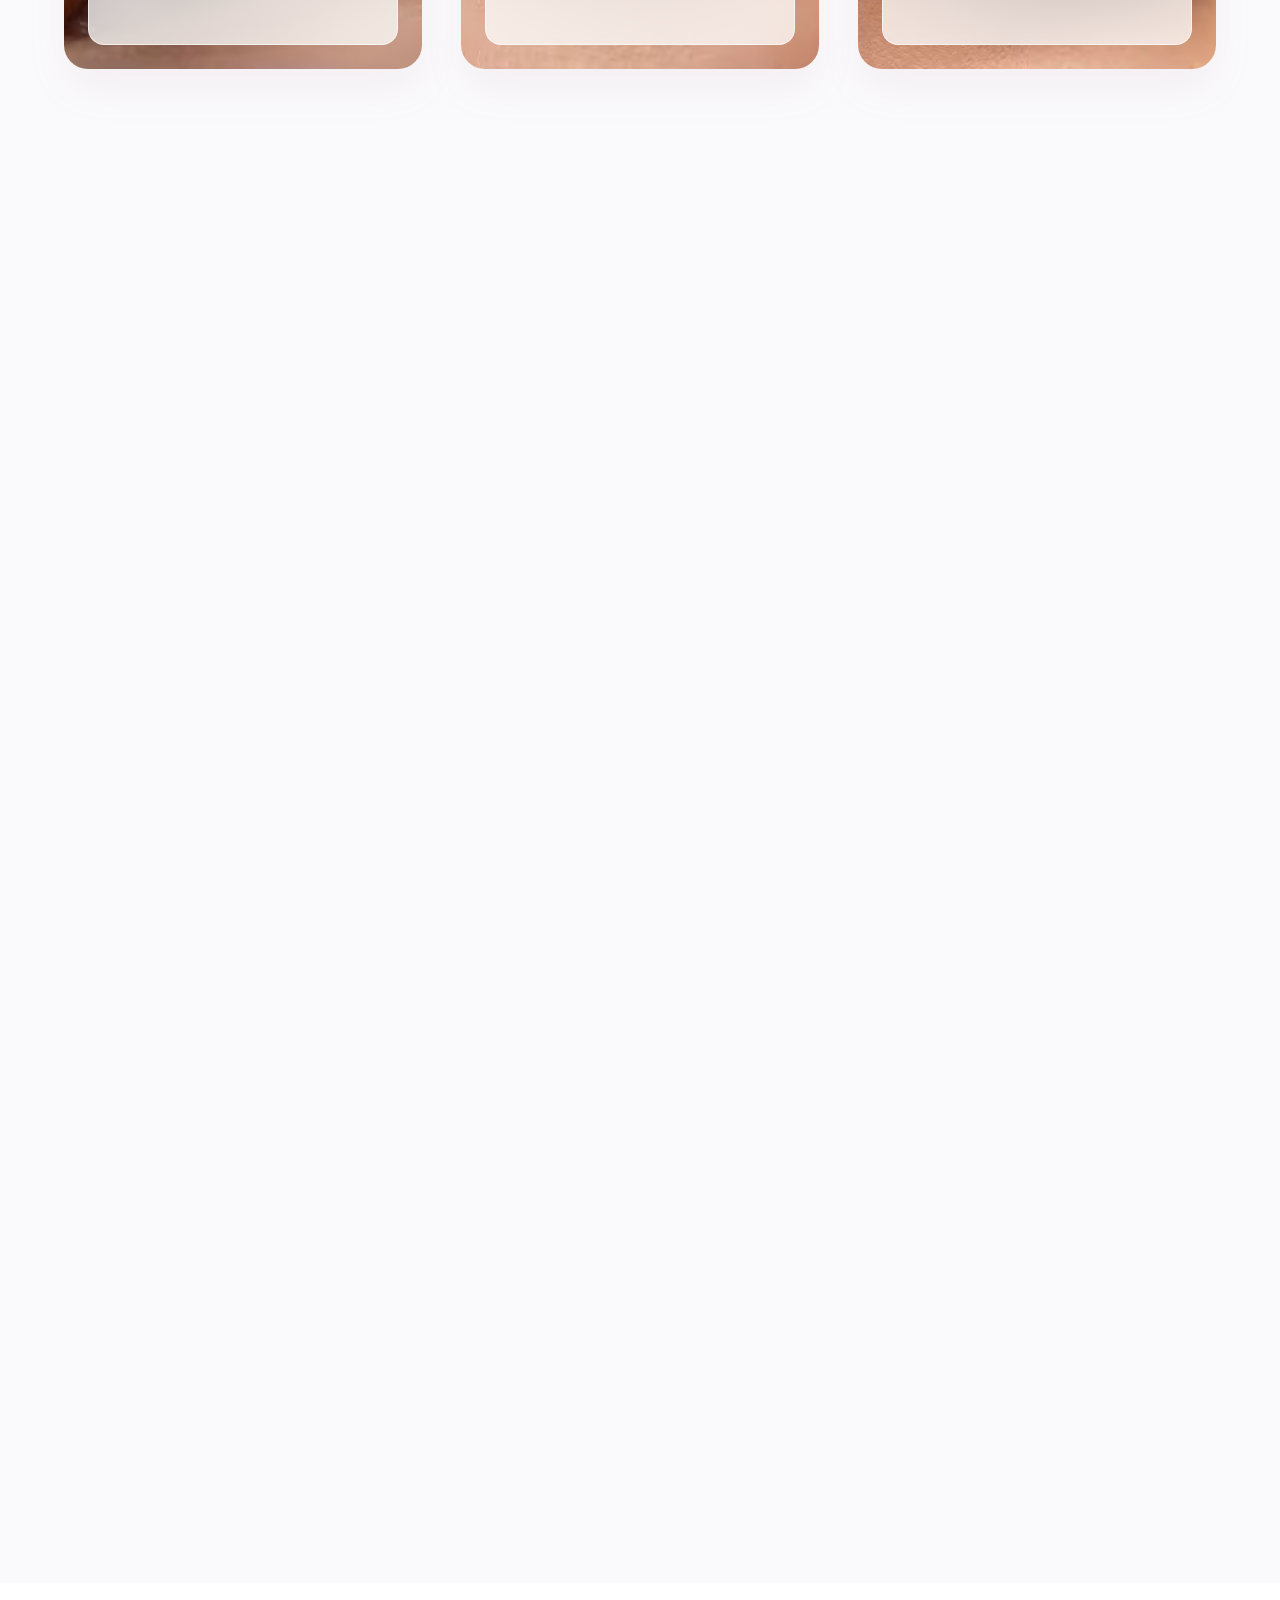
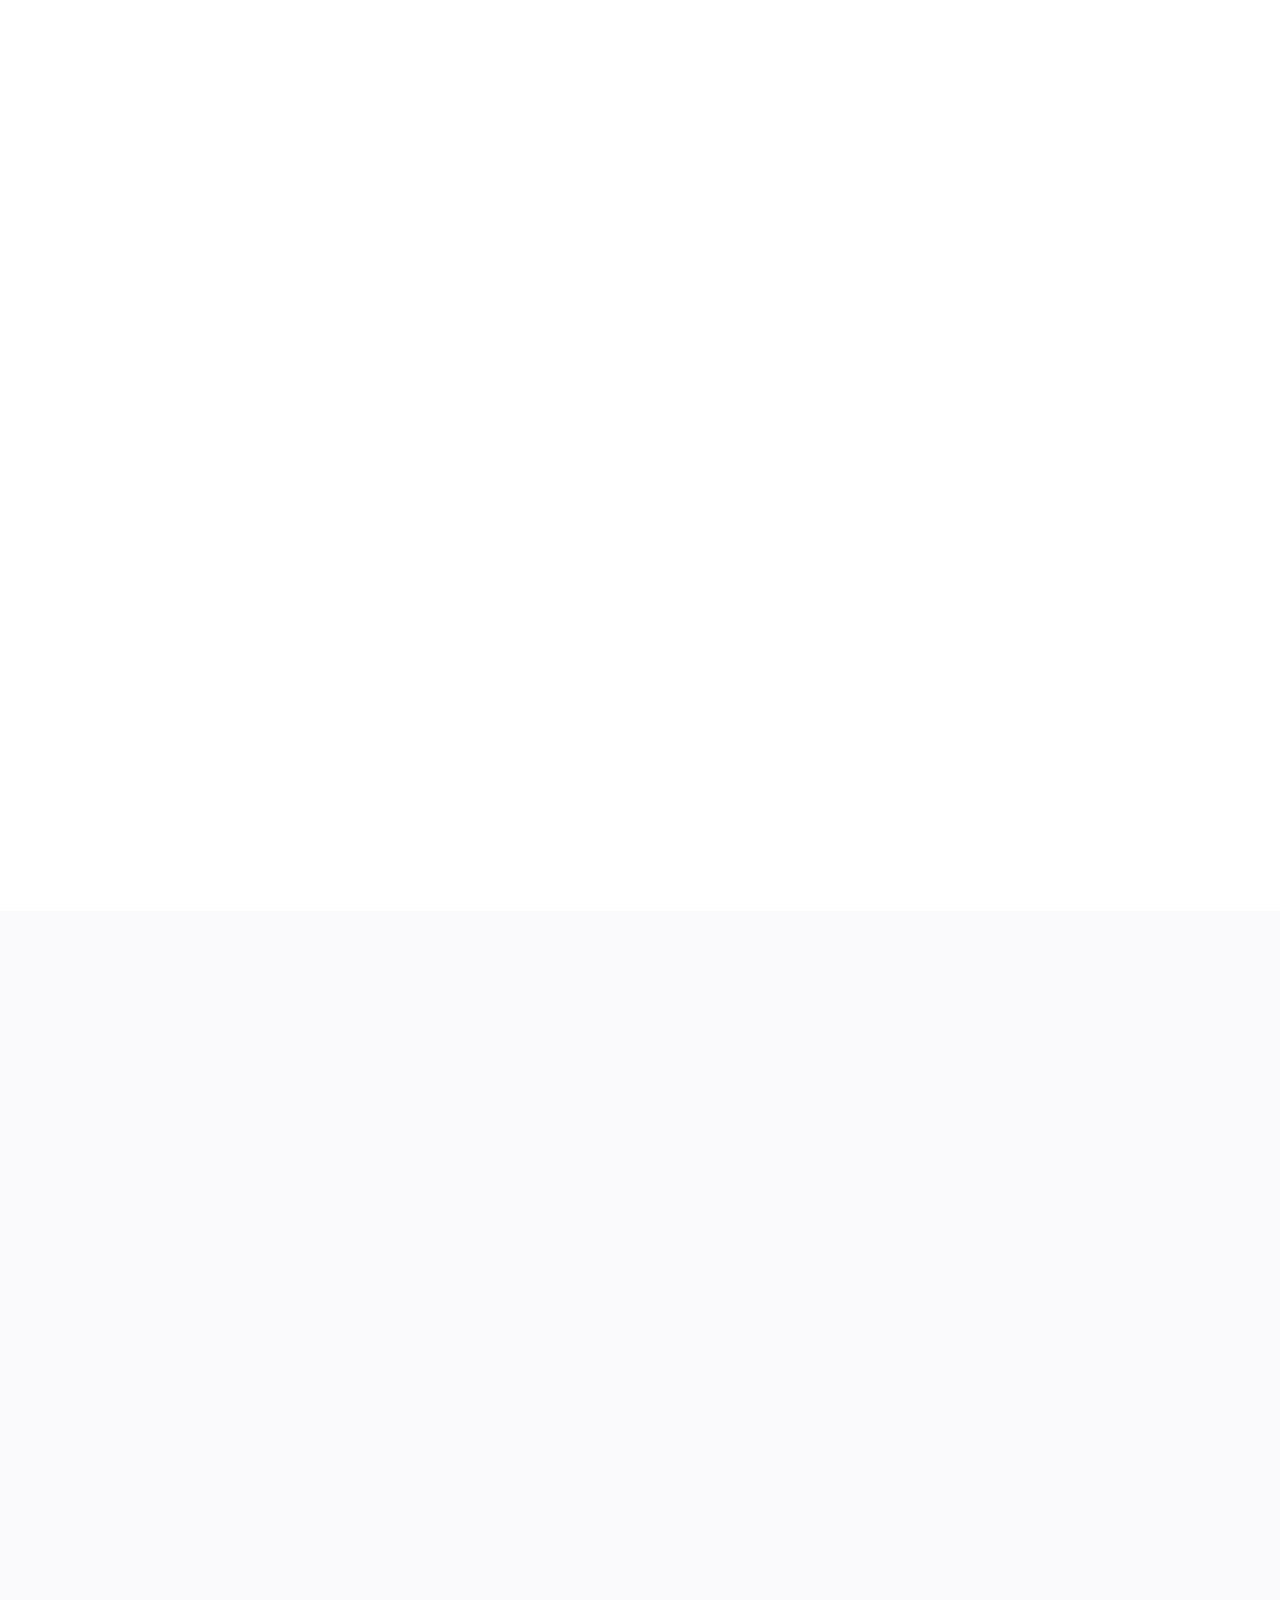
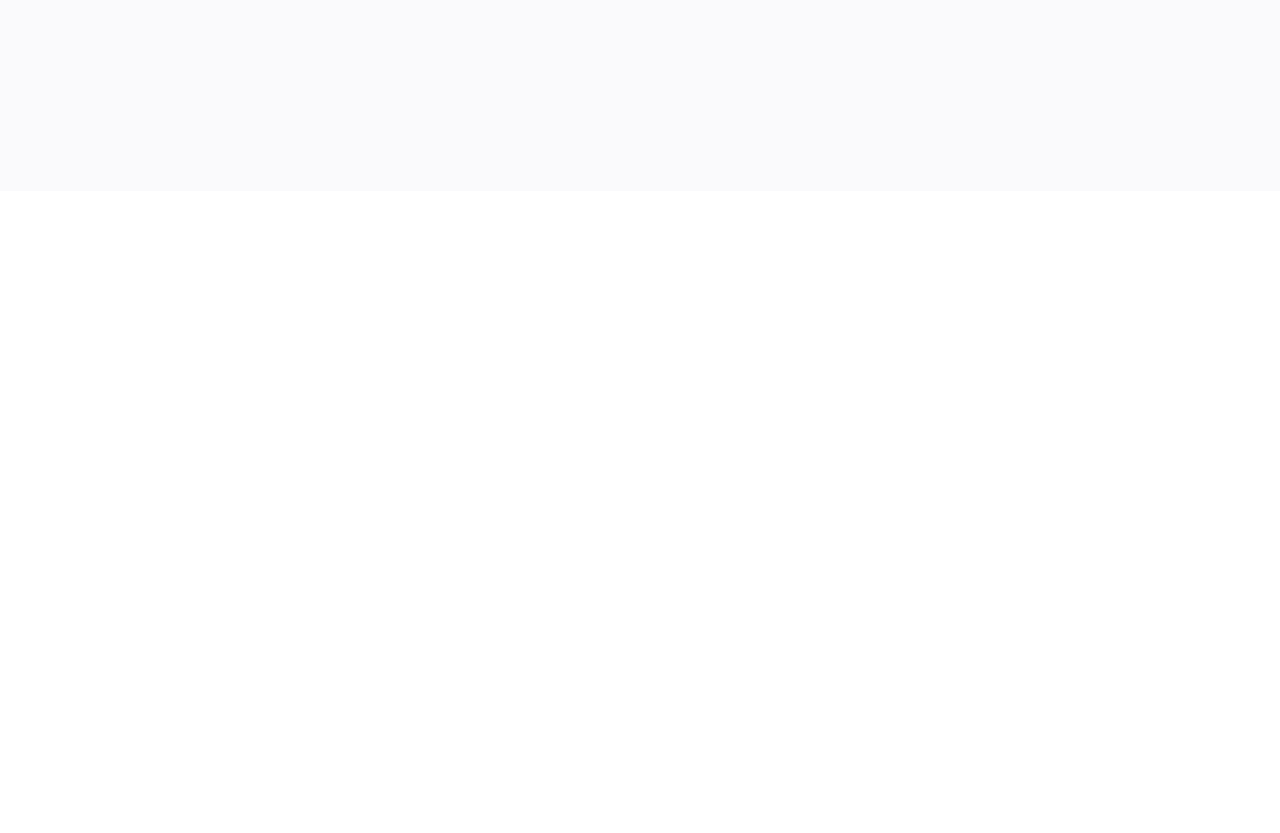
==== commit a4484c7d: "up" ====
--- a/index.html
+++ b/index.html
@@ -49,6 +49,7 @@
                     <li><a href="#diferencial">O Método</a></li>
                     <li><a href="#resultados">Transformações</a></li>
                     <li><a href="#especialista">A Especialista</a></li>
+                    <li><a href="#depoimentos">depoimentos</a></li>
                     <li><a href="#agendar" class="cta-mobile">Agendar Consulta</a></li>
                 </ul>
             </nav>
